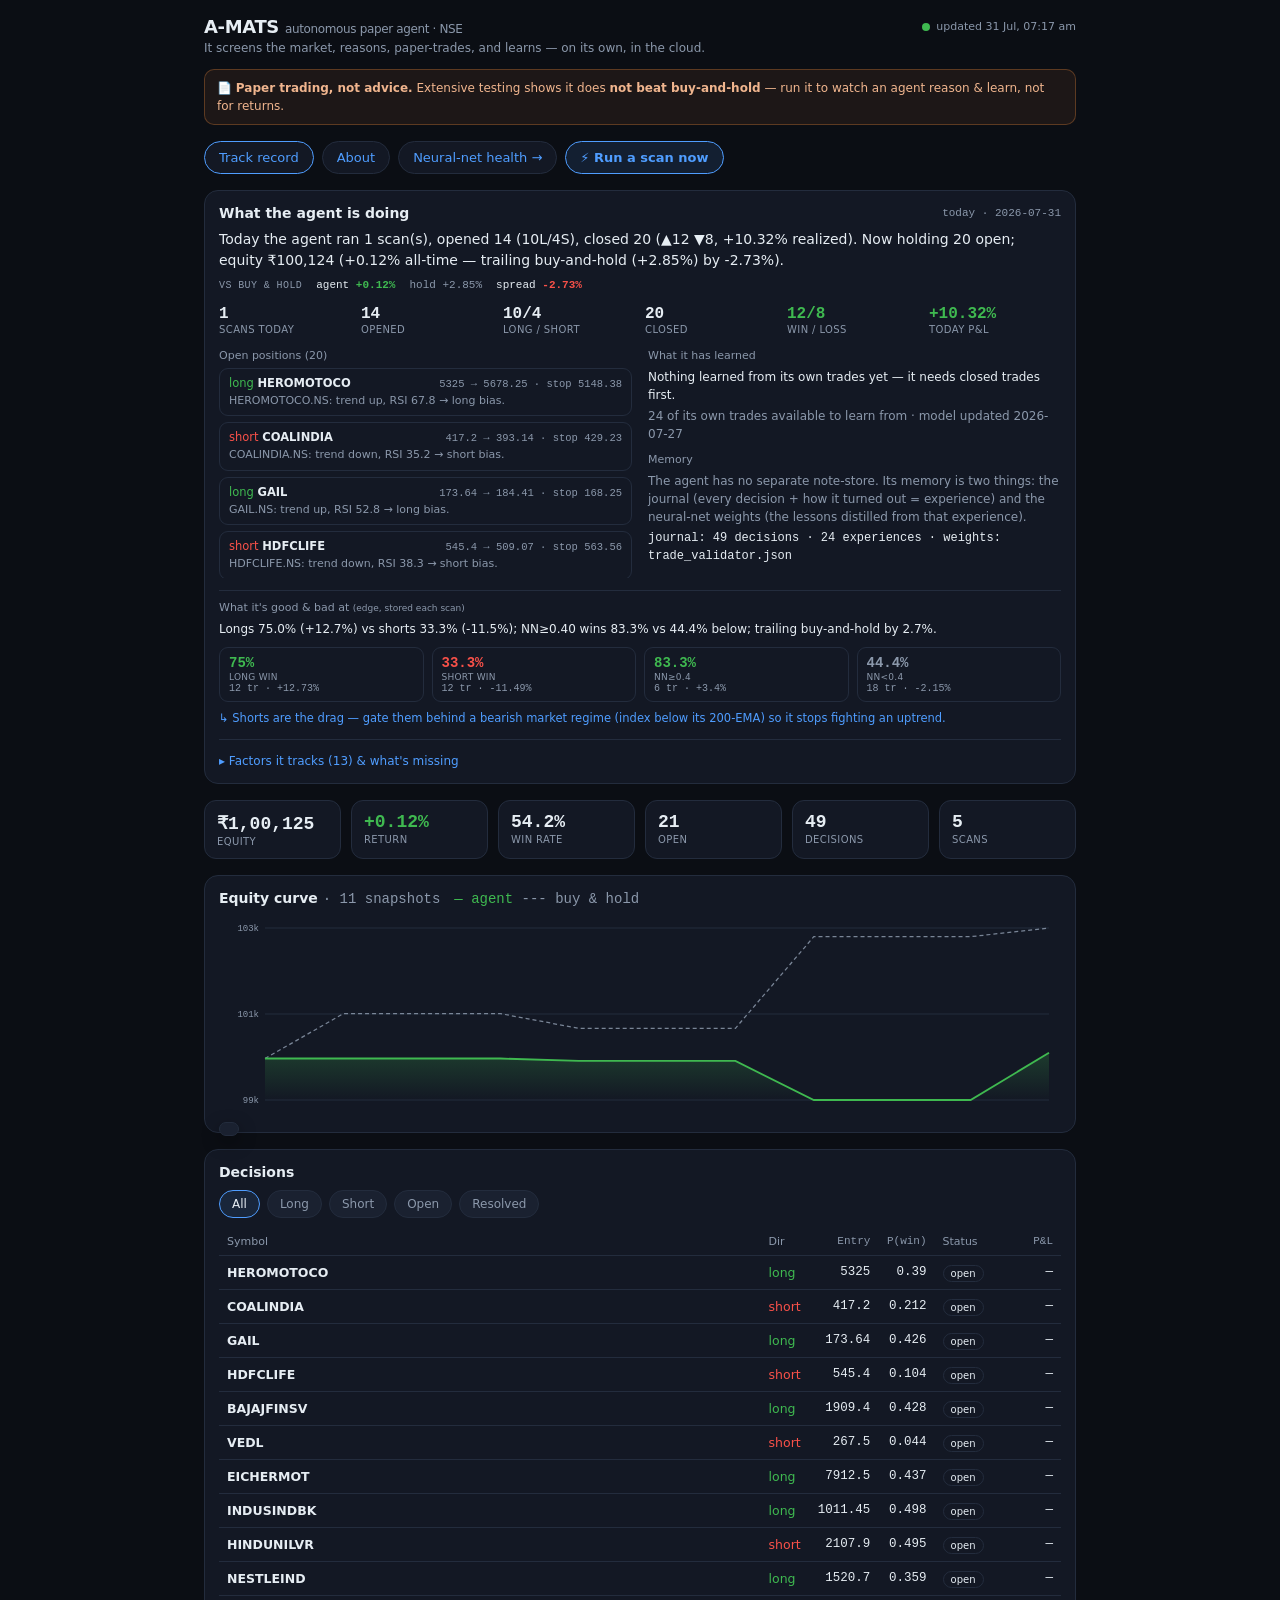
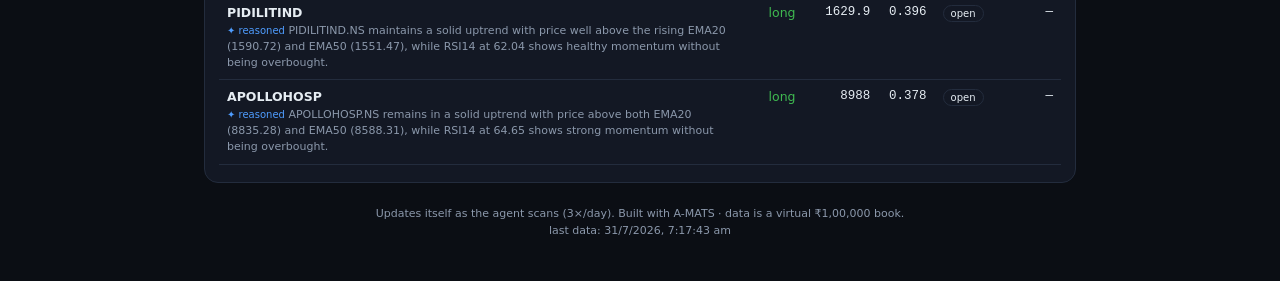
==== docs/index.html @ 279f0d57 "Persist the agent's insights + add an end-to-end flow diagram Until now the journal stored every dec" ====
<!doctype html>
<html lang="en">
<head>
<meta charset="utf-8" />
<meta name="viewport" content="width=device-width, initial-scale=1, viewport-fit=cover" />
<title>A-MATS · live autonomous trading agent</title>
<meta name="description" content="Live dashboard of an autonomous multi-agent that screens NSE stocks, reasons, paper-trades, and learns on its own — shown honestly against buy-and-hold." />
<meta name="theme-color" content="#0b0e14" />
<meta property="og:type" content="website" />
<meta property="og:site_name" content="A-MATS" />
<meta property="og:title" content="A-MATS — a live autonomous trading agent that learns (and stays honest)" />
<meta property="og:description" content="Screens the market, reasons, paper-trades, and learns on its own in the cloud. Shown against buy-and-hold. Paper trading, not advice." />
<meta property="og:url" content="https://leela1836.github.io/A-MATS/" />
<meta property="og:image" content="https://leela1836.github.io/A-MATS/og.png" />
<meta name="twitter:card" content="summary_large_image" />
<meta name="twitter:title" content="A-MATS — a live autonomous trading agent that learns (and stays honest)" />
<meta name="twitter:description" content="Screens, reasons, paper-trades, and learns on its own. Shown honestly against buy-and-hold." />
<meta name="twitter:image" content="https://leela1836.github.io/A-MATS/og.png" />
<style>
  :root{
    --bg:#0b0e14; --surface:#131824; --surface2:#1a2130; --border:#232c3d;
    --fg:#e6edf3; --muted:#8b98ab; --accent:#4f9dff; --green:#3fb950;
    --red:#f85149; --amber:#f0883e; --teal:#3fb9a0;
  }
  *{box-sizing:border-box}
  html,body{margin:0;background:var(--bg);color:var(--fg);overflow-x:hidden;
    font-family:-apple-system,BlinkMacSystemFont,"Segoe UI",Roboto,system-ui,sans-serif;
    -webkit-font-smoothing:antialiased}
  a{color:var(--accent);text-decoration:none}
  .wrap{max-width:900px;margin:0 auto;padding:16px 14px 40px}
  .mono{font-family:ui-monospace,SFMono-Regular,Menlo,Consolas,monospace}
  header{display:flex;align-items:center;justify-content:space-between;gap:8px;margin-bottom:4px;flex-wrap:wrap}
  .brand{font-weight:700;font-size:18px;letter-spacing:-.02em}
  .brand span{color:var(--muted);font-weight:400;font-size:12px;margin-left:6px}
  .live{display:flex;align-items:center;gap:6px;font-size:11px;color:var(--muted)}
  .dot{width:8px;height:8px;border-radius:50%;background:var(--green);
    box-shadow:0 0 0 0 rgba(63,185,80,.5);animation:pulse 2.4s infinite}
  @keyframes pulse{0%{box-shadow:0 0 0 0 rgba(63,185,80,.45)}70%{box-shadow:0 0 0 7px rgba(63,185,80,0)}100%{box-shadow:0 0 0 0 rgba(63,185,80,0)}}
  .sub{color:var(--muted);font-size:12px;margin:2px 0 14px}
  .note{background:rgba(240,136,62,.08);border:1px solid rgba(240,136,62,.3);
    color:#f0b58e;border-radius:10px;padding:9px 12px;font-size:12px;margin-bottom:16px;line-height:1.5}
  .nav{display:flex;gap:8px;margin-bottom:16px;flex-wrap:wrap}
  .nav a{background:var(--surface);border:1px solid var(--border);border-radius:999px;
    padding:8px 14px;font-size:13px;font-weight:500}
  .nav a.active{border-color:var(--accent);color:var(--accent)}
  .runbtn{background:rgba(79,157,255,.12);border:1px solid var(--accent);color:var(--accent);
    border-radius:999px;padding:8px 14px;font-size:13px;font-weight:600;cursor:pointer;font-family:inherit}
  .runbtn:active{transform:translateY(1px)}
  .tokpanel{background:var(--surface);border:1px solid var(--border);border-radius:12px;padding:13px;margin-bottom:16px;font-size:12.5px;line-height:1.55}
  .tokpanel ol{margin:8px 0;padding-left:20px;color:var(--muted)}
  .tokpanel input{width:100%;background:var(--surface2);border:1px solid var(--border);color:var(--fg);
    border-radius:8px;padding:9px;font-family:ui-monospace,monospace;font-size:12px;margin:8px 0}
  .tokpanel .row{display:flex;gap:8px;align-items:center;flex-wrap:wrap}
  .tokpanel button{background:var(--accent);color:#0b0e14;border:0;border-radius:8px;padding:9px 16px;font-weight:600;cursor:pointer}
  .toast{position:fixed;left:50%;bottom:22px;transform:translateX(-50%);background:var(--surface2);
    border:1px solid var(--border);border-radius:10px;padding:11px 16px;font-size:13px;z-index:50;
    box-shadow:0 8px 30px rgba(0,0,0,.5);max-width:90vw}
  .tiles{display:grid;grid-template-columns:repeat(auto-fit,minmax(96px,1fr));gap:10px;margin-bottom:16px}
  .tile{background:var(--surface);border:1px solid var(--border);border-radius:12px;padding:11px 12px;overflow:hidden}
  .tile .v{font-size:18px;font-weight:600}
  .tile .l{font-size:10px;color:var(--muted);margin-top:2px;text-transform:uppercase;letter-spacing:.04em}
  .card{background:var(--surface);border:1px solid var(--border);border-radius:14px;padding:14px;margin-bottom:16px}
  .card h2{margin:0 0 10px;font-size:14px;font-weight:600}
  .chart{position:relative;width:100%;height:200px;touch-action:none}
  .tt{position:absolute;pointer-events:none;background:var(--surface2);border:1px solid var(--border);
    border-radius:8px;padding:6px 9px;font-size:11px;z-index:5;box-shadow:0 6px 18px rgba(0,0,0,.4);white-space:nowrap}
  .chips{display:flex;gap:7px;flex-wrap:wrap;margin-bottom:10px}
  .chip{background:var(--surface2);border:1px solid var(--border);color:var(--muted);border-radius:999px;
    padding:6px 12px;font-size:12px;cursor:pointer;user-select:none}
  .chip.on{border-color:var(--accent);color:var(--fg);background:rgba(79,157,255,.1)}
  table{width:100%;border-collapse:collapse;font-size:12.5px}
  th{text-align:left;color:var(--muted);font-weight:500;padding:7px 8px;font-size:11px;
    position:sticky;top:0;background:var(--surface)}
  td{padding:9px 8px;border-top:1px solid var(--border);vertical-align:top}
  .sym{font-weight:600}
  .long{color:var(--green)} .short{color:var(--red)} .hold{color:var(--muted)}
  .pill{font-size:10px;padding:2px 7px;border-radius:999px;border:1px solid var(--border)}
  .win{color:var(--green);border-color:rgba(63,185,80,.4)} .loss{color:var(--red);border-color:rgba(248,81,73,.4)}
  .th{color:var(--muted);font-size:11px;margin-top:3px;line-height:1.45;max-width:520px}
  .llm{color:var(--accent);font-size:10px}
  footer{color:var(--muted);font-size:11px;text-align:center;margin-top:22px;line-height:1.6}
  .empty{color:var(--muted);text-align:center;padding:26px;font-size:13px}
  .summary .shead{display:flex;align-items:center;justify-content:space-between;margin-bottom:8px}
  .headline{font-size:14px;line-height:1.5;margin:0 0 12px;color:var(--fg)}
  .headline{overflow-wrap:anywhere}
  .vshold{display:flex;flex-wrap:wrap;align-items:center;gap:4px 14px;margin:-4px 0 14px;
    font-family:ui-monospace,monospace;font-size:11px}
  .vshold .k{color:var(--muted);text-transform:uppercase;letter-spacing:.04em;font-size:10px}
  .leg{display:flex;gap:12px;font-family:ui-monospace,monospace;font-size:10px;color:var(--muted);margin-bottom:6px}
  .leg .a{color:var(--green)} .leg b{font-weight:400}
  .stoday{display:grid;grid-template-columns:repeat(auto-fit,minmax(80px,1fr));gap:10px;margin-bottom:14px}
  .stoday>div{min-width:0}
  .stoday .v{font-size:16px;font-weight:600}
  .stoday .l{font-size:10px;color:var(--muted);text-transform:uppercase;letter-spacing:.04em;margin-top:1px}
  .sgrid{display:grid;grid-template-columns:1fr;gap:16px}
  .sgrid>div{min-width:0}
  @media(min-width:620px){.sgrid{grid-template-columns:1fr 1fr}}
  .slabel{font-size:11px;color:var(--muted);margin-bottom:6px}
  .sbody{font-size:12px;line-height:1.5;color:var(--fg);overflow-wrap:anywhere}
  .sbody .mut{color:var(--muted)}
  .sopen{display:flex;flex-direction:column;gap:6px;max-height:210px;overflow-y:auto;overflow-x:hidden}
  .pos{border:1px solid var(--border);border-radius:9px;padding:7px 9px;font-size:11.5px}
  .pos .top{display:flex;justify-content:space-between;gap:2px 10px;align-items:baseline;flex-wrap:wrap}
  .pos .plan{color:var(--muted);font-family:ui-monospace,monospace;font-size:10.5px;overflow-wrap:anywhere}
  .pos .th{color:var(--muted);margin-top:3px;line-height:1.4}
  .sinsights{border-top:1px solid var(--border);margin-top:12px;padding-top:10px}
  .edgegrid{display:grid;grid-template-columns:repeat(auto-fit,minmax(84px,1fr));gap:8px;margin-bottom:8px}
  .edge{border:1px solid var(--border);border-radius:9px;padding:7px 9px}
  .edge .w{font-family:ui-monospace,monospace;font-size:14px;font-weight:600}
  .edge .el{font-size:9px;color:var(--muted);text-transform:uppercase;letter-spacing:.03em;margin-top:1px}
  .edge .em{font-size:10px;color:var(--muted);font-family:ui-monospace,monospace;margin-top:1px}
  .issug{font-size:11.5px;color:var(--accent);line-height:1.45}
  .sfactors{border-top:1px solid var(--border);margin-top:12px;padding-top:10px}
  .flink{color:var(--accent);font-size:12px;cursor:pointer;user-select:none}
  .fchips{display:flex;flex-wrap:wrap;gap:6px;margin:8px 0}
  .fchip{font-size:10px;font-family:ui-monospace,monospace;color:var(--muted);
    border:1px solid var(--border);border-radius:5px;padding:2px 6px}
</style>
</head>
<body>
<div class="wrap">
  <header>
    <div class="brand">A-MATS<span>autonomous paper agent · NSE</span></div>
    <div class="live"><span class="dot"></span><span id="updated">connecting…</span></div>
  </header>
  <div class="sub">It screens the market, reasons, paper-trades, and learns — on its own, in the cloud.</div>
  <div class="note">📄 <b>Paper trading, not advice.</b> Extensive testing shows it does <b>not beat buy-and-hold</b> — run it to watch an agent reason &amp; learn, not for returns.</div>

  <div class="nav">
    <a class="active" href="./">Track record</a>
    <a href="./about.html">About</a>
    <a href="./nn.html">Neural-net health →</a>
    <button class="runbtn" onclick="runScan()">⚡ Run a scan now</button>
  </div>

  <div class="tokpanel" id="tokpanel" hidden>
    One-tap scans trigger the GitHub Action directly. That needs a token, kept
    <b>only in this browser</b> — never uploaded, never in the page.
    <ol>
      <li>GitHub → <b>Settings → Developer settings → Fine-grained tokens → Generate</b>.</li>
      <li>Repository access: <b>only A-MATS</b>. Permissions → <b>Actions: Read and write</b>.</li>
      <li>Paste it below (starts <span class="mono">github_pat_…</span>).</li>
    </ol>
    <input id="tokin" type="password" placeholder="github_pat_..." autocomplete="off" />
    <div class="row">
      <button onclick="saveTok()">Save &amp; enable</button>
      <a href="https://github.com/leela1836/A-MATS/actions/workflows/scan.yml" target="_blank" rel="noopener">…or just open the Actions page</a>
    </div>
  </div>

  <div class="card summary" id="summary" hidden>
    <div class="shead">
      <h2 style="margin:0">What the agent is doing</h2>
      <span class="mono" style="color:var(--muted);font-size:11px" id="sday"></span>
    </div>
    <p class="headline" id="headline"></p>
    <div class="vshold" id="vshold" hidden></div>
    <div class="stoday" id="stoday"></div>
    <div class="sgrid">
      <div>
        <div class="slabel">Open positions <span id="sopenct"></span></div>
        <div class="sopen" id="sopen"></div>
      </div>
      <div>
        <div class="slabel">What it has learned</div>
        <div class="sbody" id="slearn"></div>
        <div class="slabel" style="margin-top:10px">Memory</div>
        <div class="sbody" id="smem"></div>
      </div>
    </div>
    <div class="sinsights" id="sinsights" hidden>
      <div class="slabel">What it's good &amp; bad at <span style="font-size:9px;text-transform:none;letter-spacing:0">(edge, stored each scan)</span></div>
      <p class="sbody" id="insHead" style="margin:3px 0 9px"></p>
      <div class="edgegrid" id="edgegrid"></div>
      <div class="issug" id="insSug"></div>
    </div>
    <div class="sfactors">
      <span class="flink" id="ftoggle"></span>
      <div id="fbody" hidden></div>
    </div>
  </div>

  <div class="tiles" id="tiles"></div>

  <div class="card">
    <h2>Equity curve <span class="mono" style="color:var(--muted);font-weight:400" id="eqmeta"></span></h2>
    <div class="chart" id="chart"></div>
  </div>

  <div class="card">
    <h2>Decisions</h2>
    <div class="chips" id="chips"></div>
    <div style="max-height:60vh;overflow:auto">
      <table><thead><tr>
        <th>Symbol</th><th>Dir</th><th class="mono" style="text-align:right">Entry</th>
        <th class="mono" style="text-align:right">P(win)</th><th>Status</th><th class="mono" style="text-align:right">P&amp;L</th>
      </tr></thead><tbody id="rows"></tbody></table>
    </div>
  </div>

  <footer>
    Updates itself as the agent scans (3×/day). Built with A-MATS · data is a virtual ₹1,00,000 book.<br>
    <span id="stamp"></span>
  </footer>
</div>
<div class="toast" id="toast" hidden></div>

<script>
// ── trigger a scan (workflow_dispatch) ── token lives only in localStorage
const REPO='leela1836/A-MATS', WF='scan.yml', REF='master';
const ghTok=()=>localStorage.getItem('amats_ghtok')||'';
function toast(m){const t=document.getElementById('toast');t.textContent=m;t.hidden=false;
  clearTimeout(t._t);t._t=setTimeout(()=>t.hidden=true,4500);}
function saveTok(){const v=document.getElementById('tokin').value.trim();
  if(!v){toast('Paste a token first');return;}
  localStorage.setItem('amats_ghtok',v);document.getElementById('tokpanel').hidden=true;
  document.getElementById('tokin').value='';toast('Saved in this browser — tap Run a scan again');}
async function runScan(){
  if(!ghTok()){document.getElementById('tokpanel').hidden=false;
    document.getElementById('tokpanel').scrollIntoView({behavior:'smooth'});return;}
  toast('Queuing scan…');
  try{
    const r=await fetch(`https://api.github.com/repos/${REPO}/actions/workflows/${WF}/dispatches`,{
      method:'POST',headers:{'Authorization':'Bearer '+ghTok(),'Accept':'application/vnd.github+json',
        'X-GitHub-Api-Version':'2022-11-28'},body:JSON.stringify({ref:REF})});
    if(r.status===204){toast('✅ Scan queued — data refreshes in ~3 min');}
    else if(r.status===401||r.status===403){localStorage.removeItem('amats_ghtok');
      toast('⚠️ Token rejected — add it again');document.getElementById('tokpanel').hidden=false;}
    else toast('Could not queue (HTTP '+r.status+')');
  }catch(e){toast('Network error — check connection');}
}
</script>

<script>
const C={green:'#3fb950',red:'#f85149',muted:'#8b98ab',accent:'#4f9dff',border:'#232c3d',surface2:'#1a2130',fg:'#e6edf3'};
const inr=n=>'₹'+Math.round(n).toLocaleString('en-IN');
let FILTER='all', DATA=null;

function tiles(s,eq){
  const last=eq.length?eq[eq.length-1]:{equity:100000,return_percent:0};
  const ret=last.return_percent||0;
  const t=[
    ['Equity',inr(last.equity||100000),C.fg],
    ['Return',(ret>=0?'+':'')+ret.toFixed(2)+'%',ret>0?C.green:ret<0?C.red:C.fg],
    ['Win rate',s.win_rate_pct==null?'—':s.win_rate_pct+'%',C.fg],
    ['Open',s.open,C.fg],
    ['Decisions',s.decisions,C.fg],
    ['Scans',s.scans,C.fg],
  ];
  document.getElementById('tiles').innerHTML=t.map(([l,v,c])=>
    `<div class="tile"><div class="v mono" style="color:${c}">${v}</div><div class="l">${l}</div></div>`).join('');
}

function chart(eq){
  const el=document.getElementById('chart'); el.innerHTML='';
  if(eq.length<2){el.innerHTML='<div class="empty">No equity history yet — it fills in as trades resolve.</div>';return;}
  const W=el.clientWidth,H=el.clientHeight,P={t:10,r:12,b:18,l:46};
  const pts=eq.map((p,i)=>({i,v:p.equity,b:(typeof p.benchmark==='number'?p.benchmark:null),ts:p.ts}));
  const hasB=pts.some(p=>p.b!==null);
  const vals=pts.flatMap(p=>p.b!==null?[p.v,p.b]:[p.v]);
  const lo=Math.min(...vals),hi=Math.max(...vals),span=(hi-lo)||1;
  const x=i=>P.l+(i/(pts.length-1))*(W-P.l-P.r);
  const y=v=>P.t+(hi-v)/span*(H-P.t-P.b);
  const up=pts[pts.length-1].v>=pts[0].v, col=up?C.green:C.red;
  const d=pts.map((p,i)=>(i?'L':'M')+x(i).toFixed(1)+','+y(p.v).toFixed(1)).join(' ');
  const area=d+`L${x(pts.length-1).toFixed(1)},${(H-P.b).toFixed(1)}L${x(0).toFixed(1)},${(H-P.b).toFixed(1)}Z`;
  const bd=hasB?pts.map((p,i)=>(p.b===null?'':((i===0||pts[i-1].b===null?'M':'L')+x(i).toFixed(1)+','+y(p.b).toFixed(1)))).join(' ').trim():'';
  const grid=[hi,(hi+lo)/2,lo].map(v=>`<line x1="${P.l}" x2="${W-P.r}" y1="${y(v)}" y2="${y(v)}" stroke="${C.border}"/>
    <text x="${P.l-6}" y="${y(v)+3}" fill="${C.muted}" font-size="9" text-anchor="end" font-family="monospace">${(v/1000).toFixed(0)}k</text>`).join('');
  el.innerHTML=`<svg width="${W}" height="${H}" id="svg">
    <defs><linearGradient id="g" x1="0" y1="0" x2="0" y2="1">
      <stop offset="0" stop-color="${col}" stop-opacity=".22"/><stop offset="1" stop-color="${col}" stop-opacity="0"/></linearGradient></defs>
    ${grid}<path d="${area}" fill="url(#g)"/>
    ${bd?`<path d="${bd}" fill="none" stroke="${C.muted}" stroke-width="1.25" stroke-dasharray="4 3" opacity="0.85"/>`:''}
    <path d="${d}" fill="none" stroke="${col}" stroke-width="1.8"/>
    <g id="cross" style="display:none"><line stroke="${C.muted}" stroke-dasharray="3 3"/><circle r="3.5" fill="${col}" stroke="#131824" stroke-width="1.5"/></g></svg>`;
  const svg=el.querySelector('#svg'),cross=el.querySelector('#cross'),line=cross.querySelector('line'),dotc=cross.querySelector('circle');
  let tt=el.querySelector('.tt'); if(!tt){tt=document.createElement('div');tt.className='tt';el.appendChild(tt);}
  function move(ev){
    const r=svg.getBoundingClientRect();const cx=(ev.touches?ev.touches[0].clientX:ev.clientX)-r.left;
    let i=Math.round(((cx-P.l)/(W-P.l-P.r))*(pts.length-1));i=Math.max(0,Math.min(pts.length-1,i));
    const p=pts[i];cross.style.display='';line.setAttribute('x1',x(i));line.setAttribute('x2',x(i));
    line.setAttribute('y1',P.t);line.setAttribute('y2',H-P.b);dotc.setAttribute('cx',x(i));dotc.setAttribute('cy',y(p.v));
    tt.style.display='';tt.innerHTML=`<b>${inr(p.v)}</b>${p.b!==null?`<br><span style="color:${C.muted}">hold ${inr(p.b)}</span>`:''}<br><span style="color:${C.muted}">${(p.ts||'').slice(0,10)}</span>`;
    tt.style.left=Math.min(Math.max(x(i)-tt.offsetWidth/2,2),W-tt.offsetWidth-2)+'px';tt.style.top='6px';
  }
  svg.addEventListener('pointermove',move);svg.addEventListener('touchmove',move,{passive:true});
  svg.addEventListener('pointerleave',()=>{cross.style.display='none';tt.style.display='none'});
}

function chips(){
  const f=[['all','All'],['long','Long'],['short','Short'],['open','Open'],['closed','Resolved']];
  document.getElementById('chips').innerHTML=f.map(([k,l])=>
    `<span class="chip ${FILTER===k?'on':''}" data-f="${k}">${l}</span>`).join('');
  document.querySelectorAll('.chip').forEach(c=>c.onclick=()=>{FILTER=c.dataset.f;chips();rows();});
}

function rows(){
  const ds=(DATA.decisions||[]).filter(d=>{
    if(FILTER==='all')return true;
    if(FILTER==='open')return d.status==='open';
    if(FILTER==='closed')return d.status==='closed'&&d.direction!=='hold';
    return d.direction===FILTER;});
  const body=document.getElementById('rows');
  if(!ds.length){body.innerHTML='<tr><td colspan="6" class="empty">No decisions match.</td></tr>';return;}
  body.innerHTML=ds.map(d=>{
    const st=d.status==='closed'&&d.outcome&&d.outcome!=='flat'
      ? `<span class="pill ${d.outcome}">${d.outcome}</span>` : `<span class="pill">${d.status}</span>`;
    const pnl=d.pnl_pct==null?'—':`<span class="${d.pnl_pct>0?'long':d.pnl_pct<0?'short':'hold'}">${d.pnl_pct>0?'+':''}${d.pnl_pct}</span>`;
    const th=(d.source==='llm'&&d.thesis)?`<div class="th"><span class="llm">✦ reasoned</span> ${d.thesis}</div>`:'';
    return `<tr><td><span class="sym">${d.symbol.replace('.NS','')}</span>${th}</td>
      <td class="${d.direction}">${d.direction}</td>
      <td class="mono" style="text-align:right">${d.entry_price??'—'}</td>
      <td class="mono" style="text-align:right">${d.nn_score??'—'}</td>
      <td>${st}</td><td class="mono" style="text-align:right">${pnl}</td></tr>`;}).join('');
}

function esc(x){return (x==null?'':String(x)).replace(/[&<>]/g,c=>({'&':'&amp;','<':'&lt;','>':'&gt;'}[c]));}
function summaryPanel(s){
  const el=document.getElementById('summary'); if(!s){el.hidden=true;return;} el.hidden=false;
  const t=s.today, p=s.portfolio||{}, L=s.learning||{}, M=s.memory||{}, F=s.factors||{};
  document.getElementById('sday').textContent='today · '+(t.date||'');
  document.getElementById('headline').textContent=s.headline||'';
  const B=s.benchmark||{}, vh=document.getElementById('vshold');
  if(B.return_percent!=null){
    const ar=p.return_percent, sp=B.spread_pct;
    const g=v=>v>=0?C.green:C.red, sgn=v=>(v>=0?'+':'')+v.toFixed(2)+'%';
    vh.hidden=false;
    vh.innerHTML=`<span class="k">vs buy &amp; hold</span>`
      +(ar!=null?`<span>agent <b style="color:${g(ar)}">${sgn(ar)}</b></span>`:'')
      +`<span style="color:${C.muted}">hold ${sgn(B.return_percent)}</span>`
      +(sp!=null?`<span>spread <b style="color:${g(sp)}">${sgn(sp)}</b></span>`:'');
  } else vh.hidden=true;
  const pnlCol=t.realized_pnl_pct==null?C.fg:t.realized_pnl_pct>=0?C.green:C.red;
  const wl=t.wins>t.losses?C.green:t.losses>t.wins?C.red:C.fg;
  const cells=[
    ['scans today',t.scans,C.fg],['opened',t.opened,C.fg],
    ['long / short',t.longs+'/'+t.shorts,C.fg],['closed',t.closed,C.fg],
    ['win / loss',t.wins+'/'+t.losses,wl],
    ['today P&L',t.realized_pnl_pct==null?'—':(t.realized_pnl_pct>=0?'+':'')+t.realized_pnl_pct+'%',pnlCol],
  ];
  document.getElementById('stoday').innerHTML=cells.map(([l,v,c])=>
    `<div><div class="v mono" style="color:${c}">${v}</div><div class="l">${l}</div></div>`).join('');

  document.getElementById('sopenct').textContent='('+(s.open_positions||[]).length+')';
  const op=s.open_positions||[];
  document.getElementById('sopen').innerHTML=op.length?op.map(x=>{
    const dc=x.direction==='long'?'long':'short';
    return `<div class="pos"><div class="top">
      <span><span class="${dc}">${esc(x.direction)}</span> <b class="sym">${esc((x.symbol||'').replace('.NS',''))}</b>${x.reasoned?' <span class="llm">✦</span>':''}</span>
      <span class="plan">${x.entry??'—'} → ${x.target??'—'} · stop ${x.stop??'—'}</span></div>
      ${x.thesis?`<div class="th">${esc(x.thesis)}</div>`:''}</div>`;
  }).join(''):'<div class="mut" style="font-size:12px;color:var(--muted)">Flat — no open positions right now.</div>';

  const last=L.last, mdl=L.model||{};
  document.getElementById('slearn').innerHTML=(last
    ? `Last retrain: <span class="mono">${esc(last.note)}</span>${last.oos_auc!=null?` · OOS AUC <span class="mono">${last.oos_auc}</span>`:''}`
    : 'Nothing learned from its own trades yet — it needs closed trades first.')
    +`<div class="mut" style="margin-top:3px">${L.experience_available||0} of its own trades available to learn from · model ${mdl.available?('updated '+(mdl.updated_at||'').slice(0,10)):'not built'}</div>`;
  document.getElementById('smem').innerHTML=
    `<span class="mut">${esc(M.what_it_is||'')}</span>`
    +`<div class="mono" style="margin-top:3px">journal: ${M.journal_decisions_total||0} decisions · ${M.journal_experiences||0} experiences · weights: ${esc(M.model_path||'')}</div>`;

  // insights — what it's good & bad at (persisted each scan)
  const I=s.insights, si=document.getElementById('sinsights');
  if(I && I.overall && I.overall.resolved>0){
    si.hidden=false;
    document.getElementById('insHead').textContent=I.headline||'';
    const g=v=>v>=0?C.green:C.red;
    const edge=(lab,b,col)=>{
      const wr=b.win_rate==null?'—':b.win_rate+'%';
      const net=b.net_pct==null?'':` · ${b.net_pct>=0?'+':''}${b.net_pct}%`;
      return `<div class="edge"><div class="w" style="color:${col}">${wr}</div>`
        +`<div class="el">${lab}</div><div class="em">${b.trades} tr${net}</div></div>`;
    };
    const th=I.nn_gate.threshold;
    document.getElementById('edgegrid').innerHTML=
      edge('long win',I.by_direction.long,C.green)
      +edge('short win',I.by_direction.short,C.red)
      +edge('NN≥'+th,I.nn_gate.hi,C.green)
      +edge('NN&lt;'+th,I.nn_gate.lo,C.muted);
    document.getElementById('insSug').textContent=I.suggestion?('↳ '+I.suggestion):'';
  } else si.hidden=true;

  const ft=document.getElementById('ftoggle'), fb=document.getElementById('fbody'), tracked=F.tracked||[];
  const setTog=()=>ft.textContent=(fb.hidden?'▸':'▾')+` Factors it tracks (${tracked.length}) & what's missing`;
  fb.innerHTML=`<div class="fchips">${tracked.map(f=>`<span class="fchip">${esc(f)}</span>`).join('')}</div><div class="mut" style="font-size:11.5px;line-height:1.45">${esc(F.note||'')}</div>`;
  setTog(); ft.onclick=()=>{fb.hidden=!fb.hidden;setTog();};
}

function render(){
  summaryPanel(DATA.summary);
  tiles(DATA.stats,DATA.equity);
  const hasB=(DATA.equity||[]).some(p=>typeof p.benchmark==='number');
  document.getElementById('eqmeta').innerHTML=(DATA.equity.length?`· ${DATA.equity.length} snapshots`:'')
    +(hasB?`　<span style="color:var(--green)">— agent</span> <span style="color:var(--muted)">--- buy &amp; hold</span>`:'');
  chart(DATA.equity);chips();rows();
  const g=new Date(DATA.generated_at);
  document.getElementById('updated').textContent='updated '+g.toLocaleString('en-IN',{hour:'2-digit',minute:'2-digit',day:'numeric',month:'short'});
  document.getElementById('stamp').textContent='last data: '+g.toLocaleString('en-IN');
}

async function load(){
  try{
    const r=await fetch('data.json?t='+Date.now(),{cache:'no-store'});
    DATA=await r.json();render();
  }catch(e){document.getElementById('updated').textContent='no data yet';
    document.getElementById('tiles').innerHTML='<div class="empty" style="grid-column:1/-1">Waiting for the first scan to publish data…</div>';}
}
load();
setInterval(load,60000);
document.addEventListener('visibilitychange',()=>{if(!document.hidden)load()});
window.addEventListener('resize',()=>{if(DATA)chart(DATA.equity)});
</script>
</body>
</html>
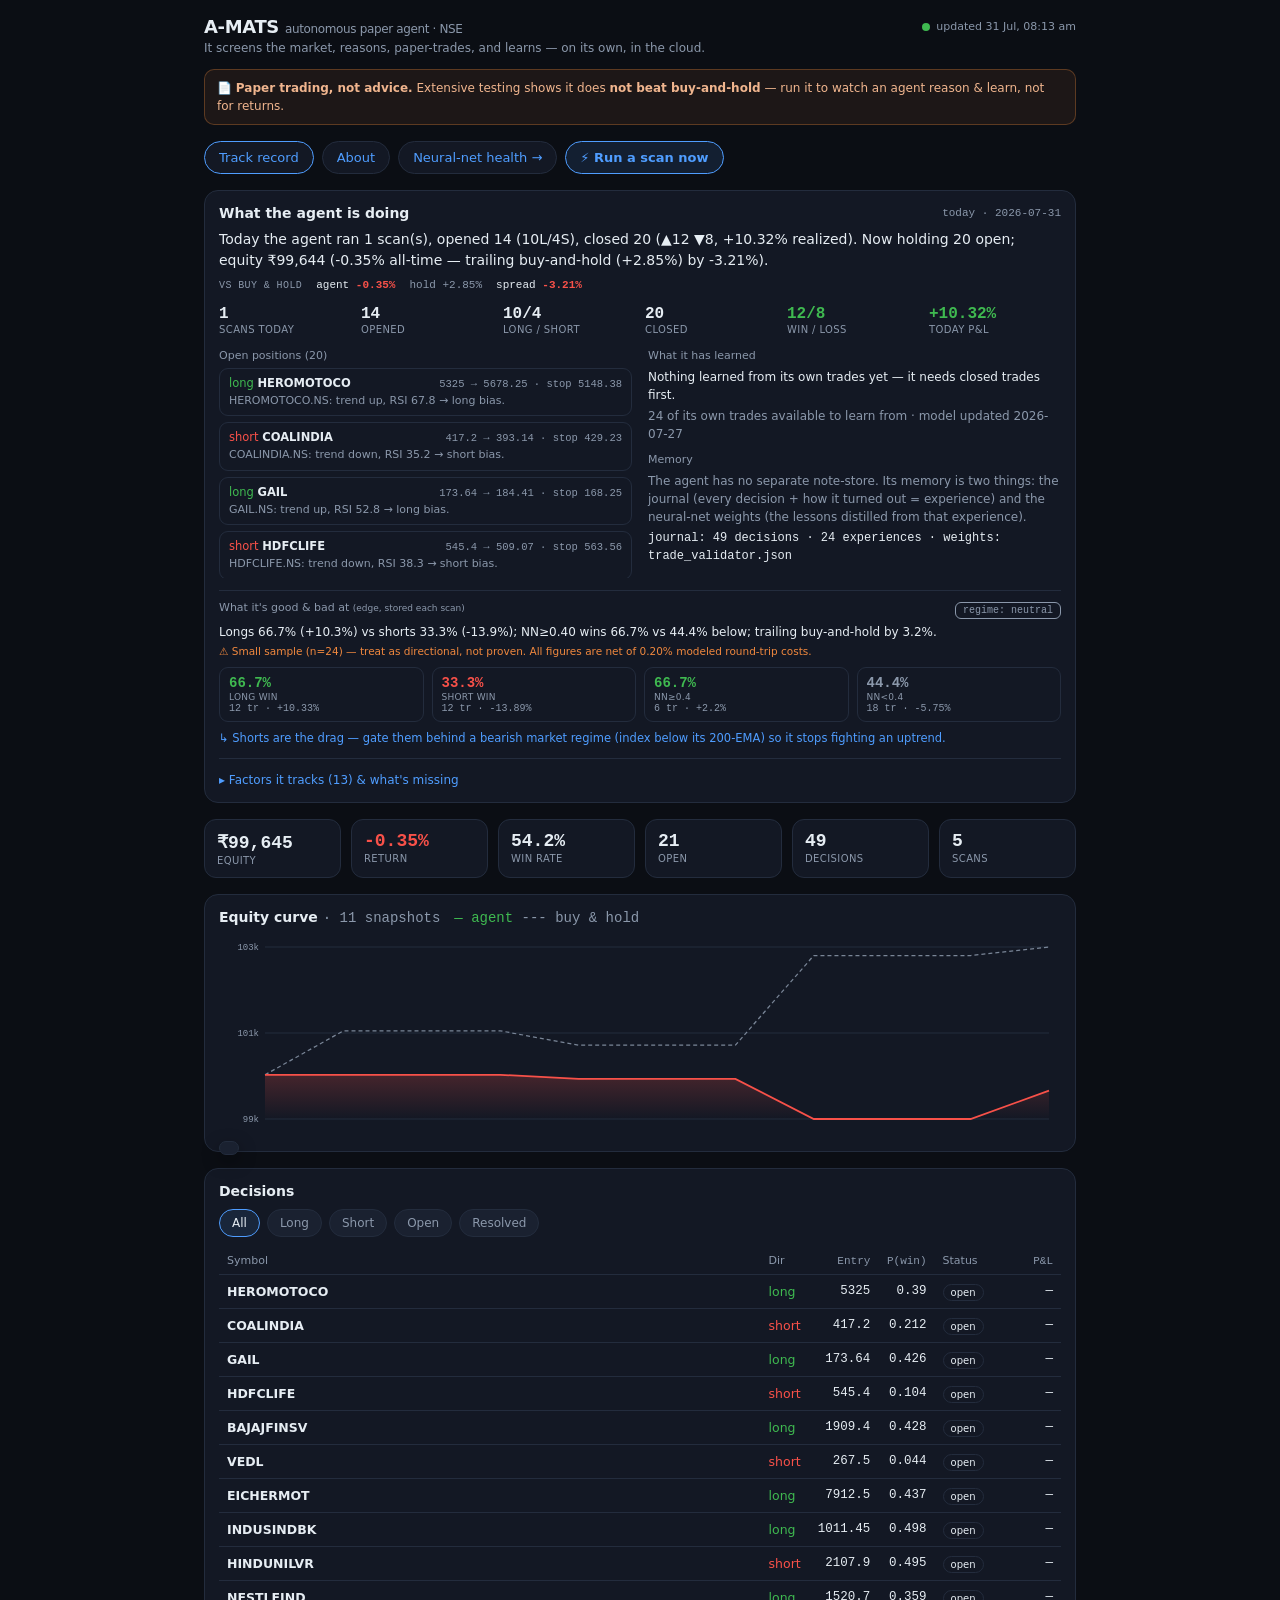
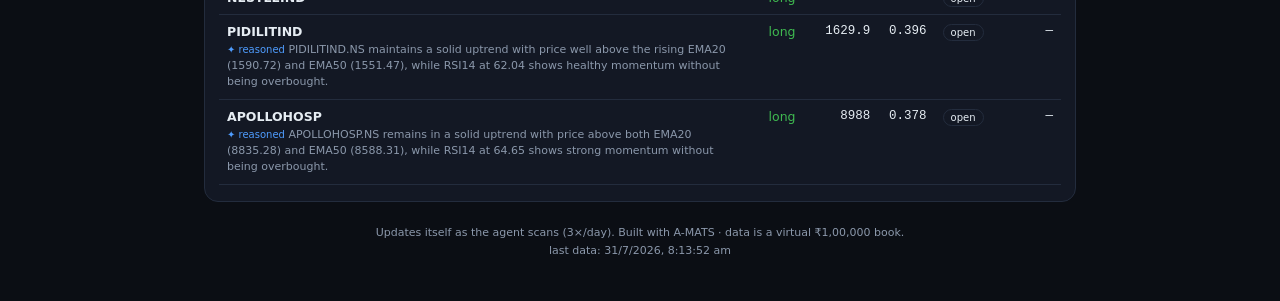
==== commit f59935c3: "Act on insights (regime-gated shorts) + honest costs & sample caveats Two upgrades that make the age" ====
--- a/docs/index.html
+++ b/docs/index.html
@@ -104,6 +104,10 @@
   .pos .plan{color:var(--muted);font-family:ui-monospace,monospace;font-size:10.5px;overflow-wrap:anywhere}
   .pos .th{color:var(--muted);margin-top:3px;line-height:1.4}
   .sinsights{border-top:1px solid var(--border);margin-top:12px;padding-top:10px}
+  .inshead{display:flex;align-items:center;justify-content:space-between;gap:8px;flex-wrap:wrap}
+  .regchip{font-family:ui-monospace,monospace;font-size:10px;border:1px solid var(--muted);
+    border-radius:6px;padding:2px 7px;color:var(--muted);white-space:nowrap}
+  .inscaveat{font-size:10.5px;line-height:1.4;margin:0 0 8px;color:var(--amber)}
   .edgegrid{display:grid;grid-template-columns:repeat(auto-fit,minmax(84px,1fr));gap:8px;margin-bottom:8px}
   .edge{border:1px solid var(--border);border-radius:9px;padding:7px 9px}
   .edge .w{font-family:ui-monospace,monospace;font-size:14px;font-weight:600}
@@ -169,8 +173,12 @@
       </div>
     </div>
     <div class="sinsights" id="sinsights" hidden>
-      <div class="slabel">What it's good &amp; bad at <span style="font-size:9px;text-transform:none;letter-spacing:0">(edge, stored each scan)</span></div>
-      <p class="sbody" id="insHead" style="margin:3px 0 9px"></p>
+      <div class="inshead">
+        <div class="slabel">What it's good &amp; bad at <span style="font-size:9px;text-transform:none;letter-spacing:0">(edge, stored each scan)</span></div>
+        <span class="regchip" id="insRegime"></span>
+      </div>
+      <p class="sbody" id="insHead" style="margin:3px 0 3px"></p>
+      <p class="inscaveat" id="insCaveat"></p>
       <div class="edgegrid" id="edgegrid"></div>
       <div class="issug" id="insSug"></div>
     </div>
@@ -362,10 +370,19 @@
     +`<div class="mono" style="margin-top:3px">journal: ${M.journal_decisions_total||0} decisions · ${M.journal_experiences||0} experiences · weights: ${esc(M.model_path||'')}</div>`;
 
   // insights — what it's good & bad at (persisted each scan)
-  const I=s.insights, si=document.getElementById('sinsights');
+  const I=s.insights, si=document.getElementById('sinsights'), RG=s.regime;
   if(I && I.overall && I.overall.resolved>0){
     si.hidden=false;
+    const rc=document.getElementById('insRegime');
+    if(RG && RG.regime){
+      const col=RG.regime==='bull'?C.green:RG.regime==='bear'?C.red:C.muted;
+      rc.textContent='regime: '+RG.regime+(RG.regime==='bull'?' · shorts gated':'');
+      rc.style.color=col; rc.style.borderColor=col; rc.title=RG.note||'';
+    } else rc.textContent='';
     document.getElementById('insHead').textContent=I.headline||'';
+    const cav=document.getElementById('insCaveat');
+    cav.textContent=I.caveat?('⚠ '+I.caveat):'';
+    cav.style.color=I.significant?C.muted:'#f0883e';
     const g=v=>v>=0?C.green:C.red;
     const edge=(lab,b,col)=>{
       const wr=b.win_rate==null?'—':b.win_rate+'%';
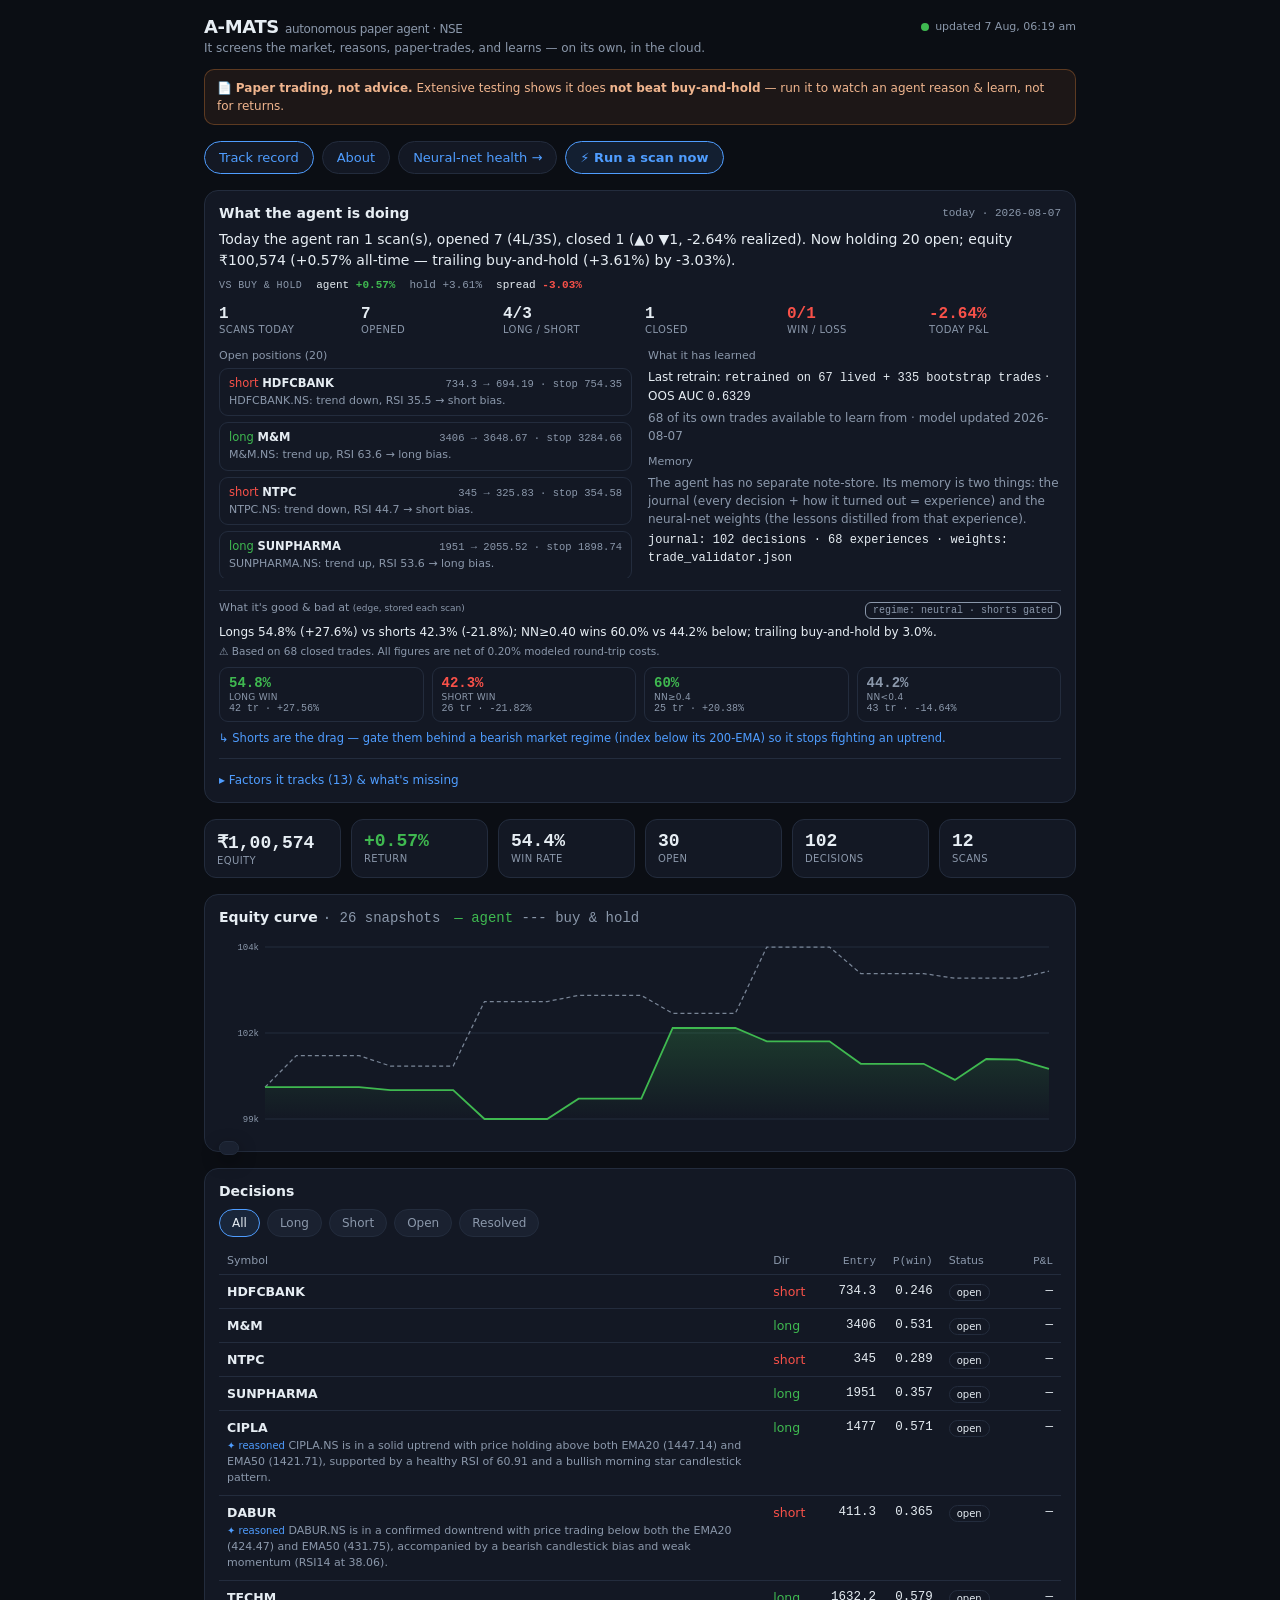
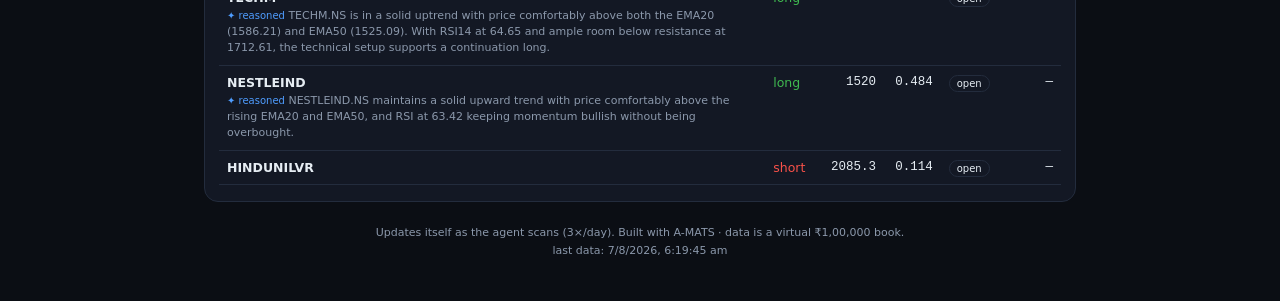
==== commit 464c6580: "Tighten the short gate: shorts only in a confirmed bear regime A week of live data showed shorts ble" ====
--- a/docs/index.html
+++ b/docs/index.html
@@ -376,7 +376,7 @@
     const rc=document.getElementById('insRegime');
     if(RG && RG.regime){
       const col=RG.regime==='bull'?C.green:RG.regime==='bear'?C.red:C.muted;
-      rc.textContent='regime: '+RG.regime+(RG.regime==='bull'?' · shorts gated':'');
+      rc.textContent='regime: '+RG.regime+(RG.regime!=='bear'?' · shorts gated':'');
       rc.style.color=col; rc.style.borderColor=col; rc.title=RG.note||'';
     } else rc.textContent='';
     document.getElementById('insHead').textContent=I.headline||'';
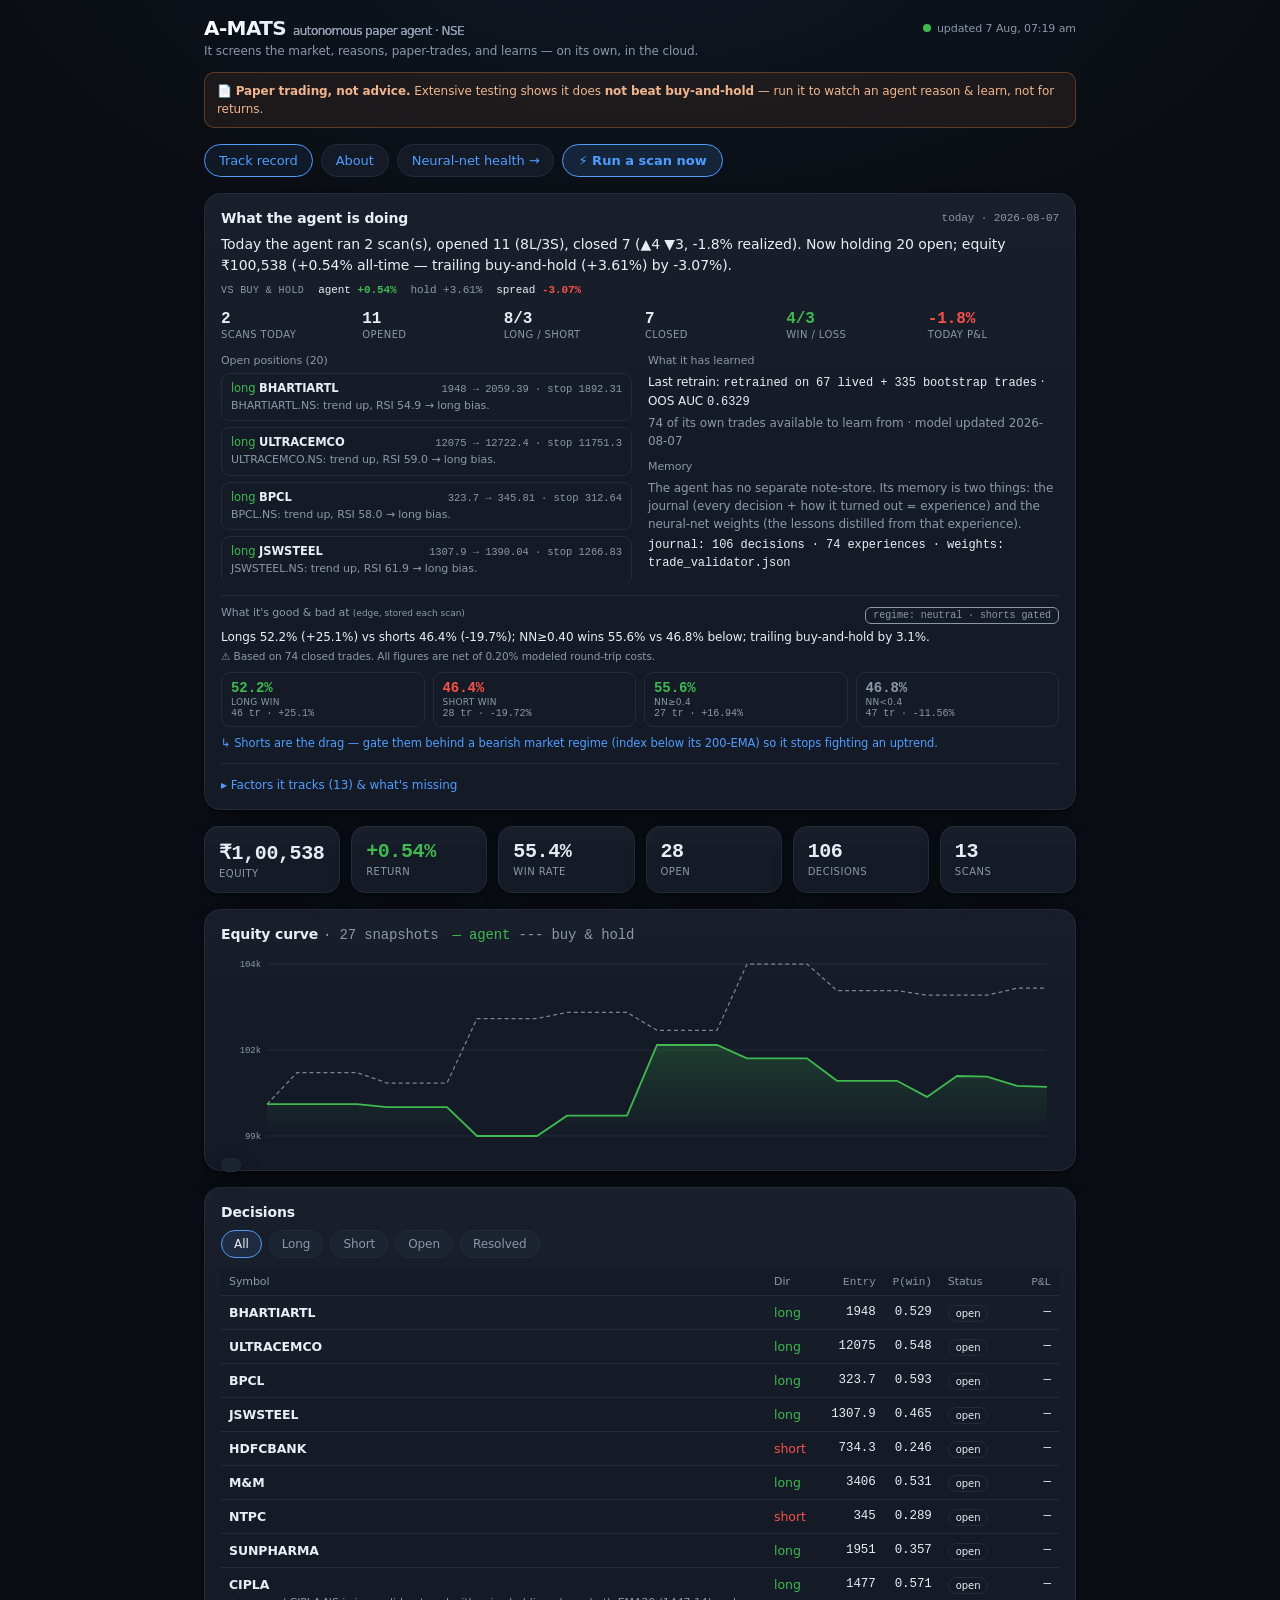
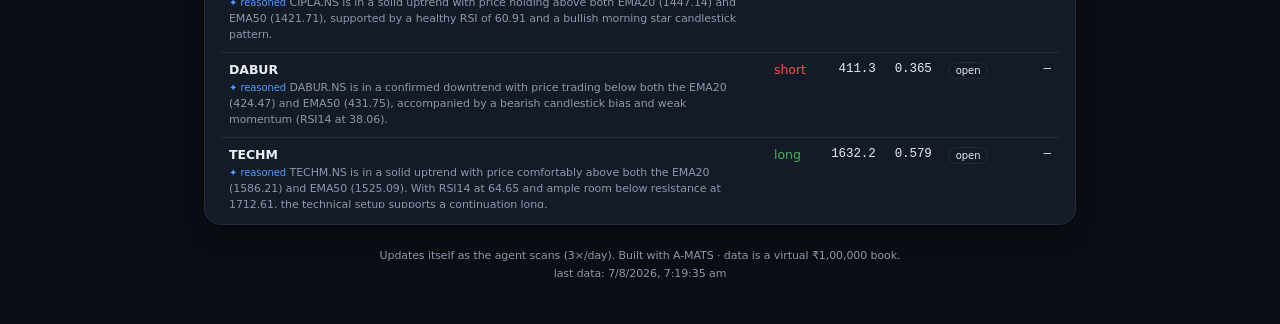
==== commit dea880f9: "Visual refresh: depth, hierarchy, cohesive dark palette Applies modern dark-fintech dashboard techni" ====
--- a/docs/index.html
+++ b/docs/index.html
@@ -18,20 +18,26 @@
 <meta name="twitter:image" content="https://leela1836.github.io/A-MATS/og.png" />
 <style>
   :root{
-    --bg:#0b0e14; --surface:#131824; --surface2:#1a2130; --border:#232c3d;
-    --fg:#e6edf3; --muted:#8b98ab; --accent:#4f9dff; --green:#3fb950;
-    --red:#f85149; --amber:#f0883e; --teal:#3fb9a0;
+    --bg:#0a0d13; --surface:#141a26; --surface2:#1b2230; --border:#232c3d;
+    --border2:#2e3a54; --fg:#e9eef5; --muted:#8b98ab; --accent:#4f9dff;
+    --green:#3fb950; --red:#f85149; --amber:#f0883e; --teal:#3fb9a0;
+    --shadow:0 1px 2px rgba(0,0,0,.35), 0 12px 28px -14px rgba(0,0,0,.7);
+    --sheen:linear-gradient(180deg, rgba(255,255,255,.025), rgba(255,255,255,0) 40%);
   }
   *{box-sizing:border-box}
-  html,body{margin:0;background:var(--bg);color:var(--fg);overflow-x:hidden;
+  html,body{margin:0;color:var(--fg);overflow-x:hidden;letter-spacing:-.005em;
+    background:radial-gradient(1100px 560px at 50% -8%, rgba(79,157,255,.07), transparent 62%), var(--bg);
+    background-attachment:fixed;
     font-family:-apple-system,BlinkMacSystemFont,"Segoe UI",Roboto,system-ui,sans-serif;
     -webkit-font-smoothing:antialiased}
   a{color:var(--accent);text-decoration:none}
   .wrap{max-width:900px;margin:0 auto;padding:16px 14px 40px}
   .mono{font-family:ui-monospace,SFMono-Regular,Menlo,Consolas,monospace}
   header{display:flex;align-items:center;justify-content:space-between;gap:8px;margin-bottom:4px;flex-wrap:wrap}
-  .brand{font-weight:700;font-size:18px;letter-spacing:-.02em}
-  .brand span{color:var(--muted);font-weight:400;font-size:12px;margin-left:6px}
+  .brand{font-weight:800;font-size:20px;letter-spacing:-.03em;
+    background:linear-gradient(92deg,#ffffff,#a9c1e6);-webkit-background-clip:text;background-clip:text;
+    -webkit-text-fill-color:transparent}
+  .brand span{color:var(--muted);font-weight:400;font-size:12px;margin-left:7px;-webkit-text-fill-color:var(--muted)}
   .live{display:flex;align-items:center;gap:6px;font-size:11px;color:var(--muted)}
   .dot{width:8px;height:8px;border-radius:50%;background:var(--green);
     box-shadow:0 0 0 0 rgba(63,185,80,.5);animation:pulse 2.4s infinite}
@@ -41,10 +47,13 @@
     color:#f0b58e;border-radius:10px;padding:9px 12px;font-size:12px;margin-bottom:16px;line-height:1.5}
   .nav{display:flex;gap:8px;margin-bottom:16px;flex-wrap:wrap}
   .nav a{background:var(--surface);border:1px solid var(--border);border-radius:999px;
-    padding:8px 14px;font-size:13px;font-weight:500}
-  .nav a.active{border-color:var(--accent);color:var(--accent)}
-  .runbtn{background:rgba(79,157,255,.12);border:1px solid var(--accent);color:var(--accent);
-    border-radius:999px;padding:8px 14px;font-size:13px;font-weight:600;cursor:pointer;font-family:inherit}
+    padding:8px 14px;font-size:13px;font-weight:500;transition:border-color .15s, color .15s, background .15s}
+  .nav a:hover{border-color:var(--border2);color:var(--fg)}
+  .nav a.active{border-color:var(--accent);color:var(--accent);background:rgba(79,157,255,.08)}
+  .runbtn{background:rgba(79,157,255,.14);border:1px solid var(--accent);color:var(--accent);
+    border-radius:999px;padding:8px 15px;font-size:13px;font-weight:600;cursor:pointer;font-family:inherit;
+    transition:background .15s, transform .1s}
+  .runbtn:hover{background:rgba(79,157,255,.22)}
   .runbtn:active{transform:translateY(1px)}
   .tokpanel{background:var(--surface);border:1px solid var(--border);border-radius:12px;padding:13px;margin-bottom:16px;font-size:12.5px;line-height:1.55}
   .tokpanel ol{margin:8px 0;padding-left:20px;color:var(--muted)}
@@ -55,12 +64,17 @@
   .toast{position:fixed;left:50%;bottom:22px;transform:translateX(-50%);background:var(--surface2);
     border:1px solid var(--border);border-radius:10px;padding:11px 16px;font-size:13px;z-index:50;
     box-shadow:0 8px 30px rgba(0,0,0,.5);max-width:90vw}
-  .tiles{display:grid;grid-template-columns:repeat(auto-fit,minmax(96px,1fr));gap:10px;margin-bottom:16px}
-  .tile{background:var(--surface);border:1px solid var(--border);border-radius:12px;padding:11px 12px;overflow:hidden}
-  .tile .v{font-size:18px;font-weight:600}
-  .tile .l{font-size:10px;color:var(--muted);margin-top:2px;text-transform:uppercase;letter-spacing:.04em}
-  .card{background:var(--surface);border:1px solid var(--border);border-radius:14px;padding:14px;margin-bottom:16px}
-  .card h2{margin:0 0 10px;font-size:14px;font-weight:600}
+  .tiles{display:grid;grid-template-columns:repeat(auto-fit,minmax(98px,1fr));gap:11px;margin-bottom:16px}
+  .tile{background-image:var(--sheen);background-color:var(--surface);border:1px solid var(--border);
+    border-radius:14px;padding:13px 14px;overflow:hidden;box-shadow:var(--shadow);
+    transition:transform .16s ease, border-color .16s ease}
+  .tile:hover{transform:translateY(-2px);border-color:var(--border2)}
+  .tile .v{font-size:20px;font-weight:700;letter-spacing:-.02em}
+  .tile .l{font-size:10px;color:var(--muted);margin-top:3px;text-transform:uppercase;letter-spacing:.05em}
+  .card{background-image:var(--sheen);background-color:var(--surface);border:1px solid var(--border);
+    border-radius:16px;padding:16px;margin-bottom:16px;box-shadow:var(--shadow);transition:border-color .2s ease}
+  .card:hover{border-color:var(--border2)}
+  .card h2{margin:0 0 10px;font-size:14px;font-weight:600;letter-spacing:-.01em}
   .chart{position:relative;width:100%;height:200px;touch-action:none}
   .tt{position:absolute;pointer-events:none;background:var(--surface2);border:1px solid var(--border);
     border-radius:8px;padding:6px 9px;font-size:11px;z-index:5;box-shadow:0 6px 18px rgba(0,0,0,.4);white-space:nowrap}
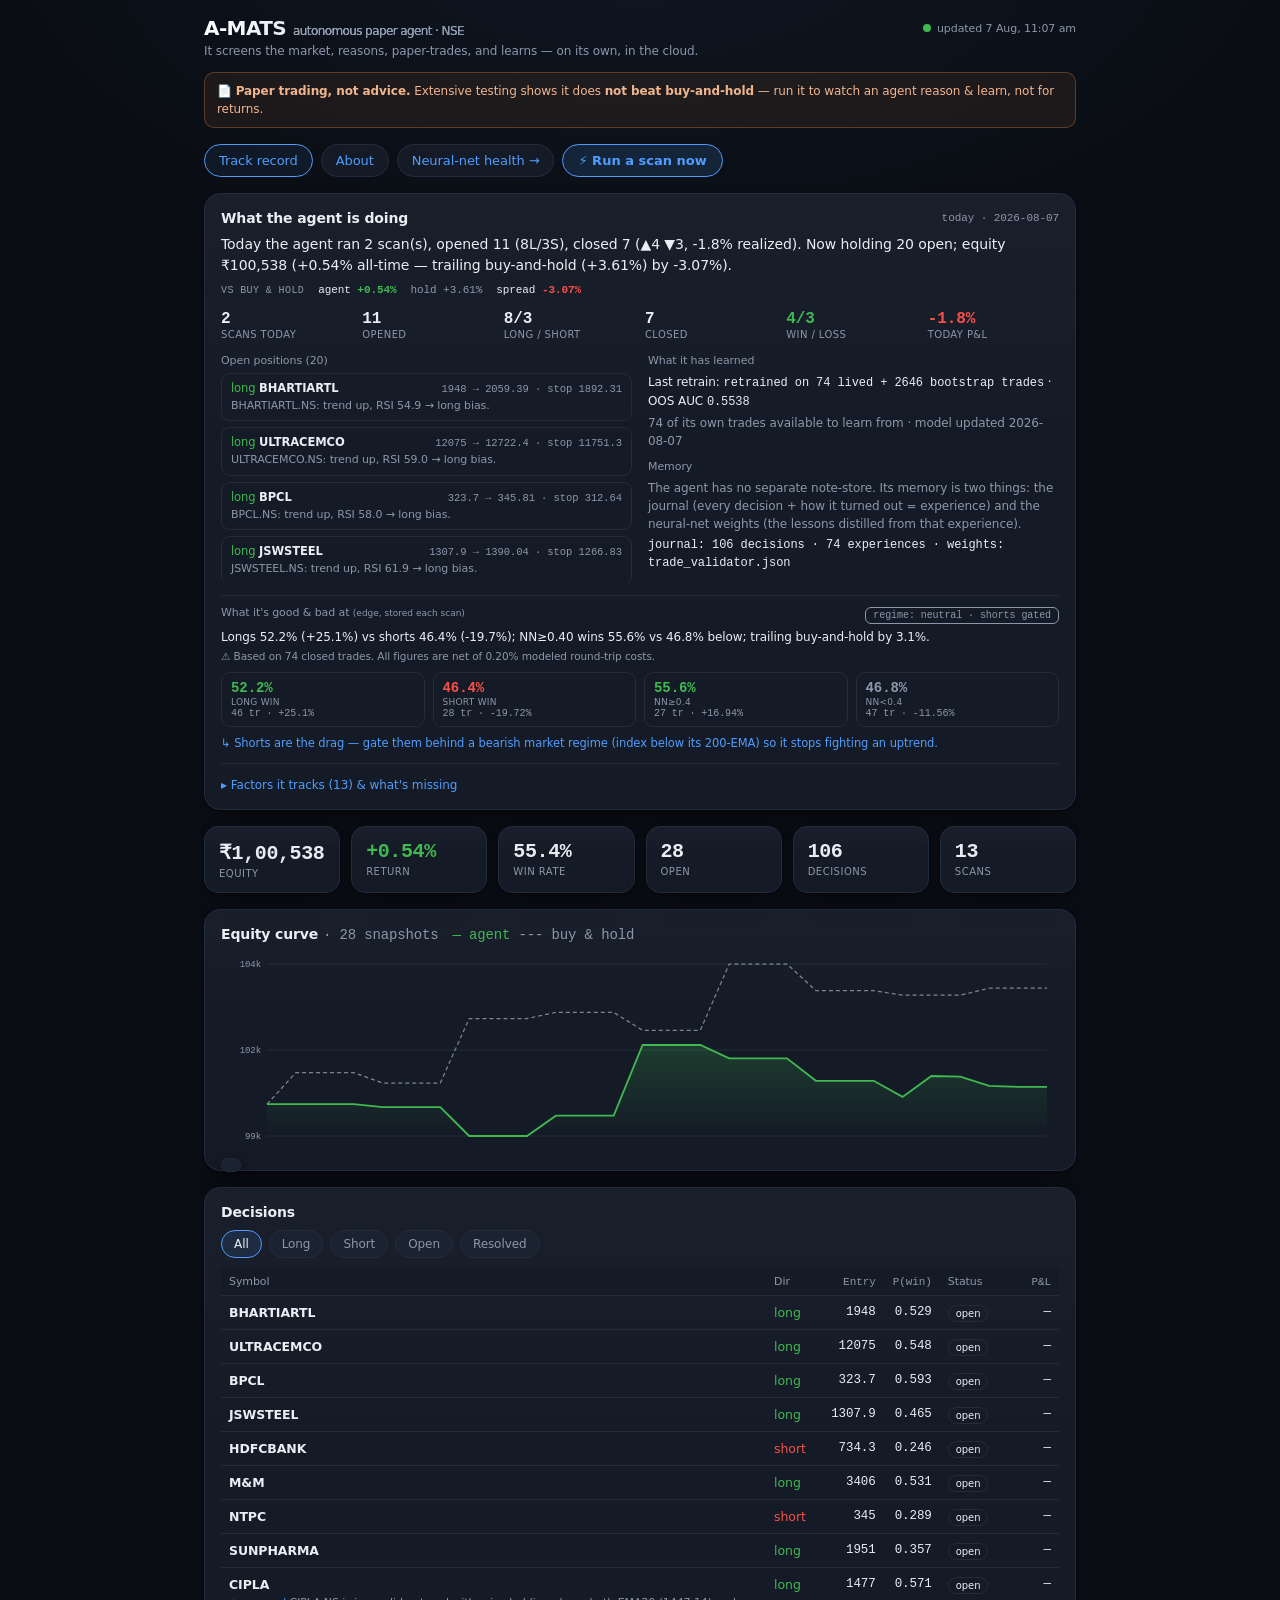
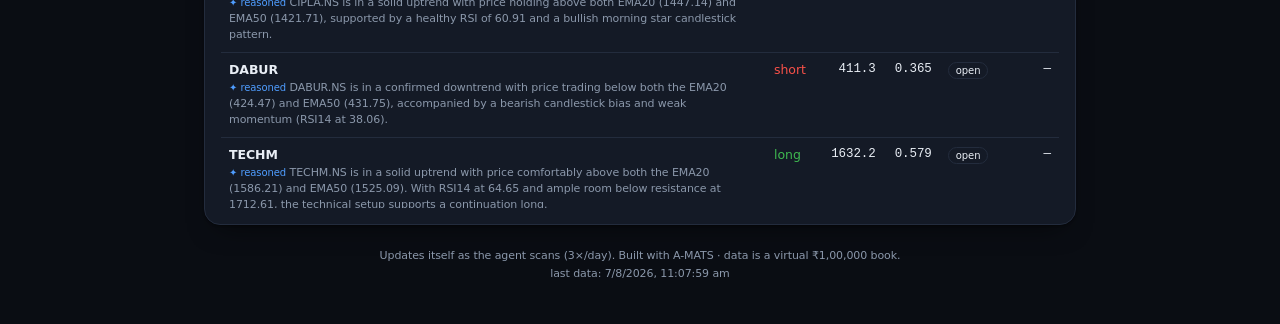
==== commit 947d1339: "Champion/challenger governance: roster gates & auto-promotes strategies Each strategy now holds a st" ====
--- a/docs/index.html
+++ b/docs/index.html
@@ -128,6 +128,15 @@
   .edge .el{font-size:9px;color:var(--muted);text-transform:uppercase;letter-spacing:.03em;margin-top:1px}
   .edge .em{font-size:10px;color:var(--muted);font-family:ui-monospace,monospace;margin-top:1px}
   .issug{font-size:11.5px;color:var(--accent);line-height:1.45}
+  .sroster{border-top:1px solid var(--border);margin-top:12px;padding-top:10px}
+  .rrow{display:flex;align-items:center;gap:9px;padding:5px 0;font-size:12px;flex-wrap:wrap}
+  .rname{font-weight:600;min-width:118px}
+  .rbadge{font-size:9.5px;font-family:ui-monospace,monospace;text-transform:uppercase;letter-spacing:.04em;
+    border-radius:5px;padding:2px 7px;border:1px solid}
+  .rbadge.live{color:var(--green);border-color:rgba(63,185,80,.4);background:rgba(63,185,80,.08)}
+  .rbadge.shadow{color:var(--amber);border-color:rgba(240,136,62,.4);background:rgba(240,136,62,.08)}
+  .rbadge.benched{color:var(--muted);border-color:var(--border)}
+  .rmeta{color:var(--muted);font-family:ui-monospace,monospace;font-size:10.5px}
   .sfactors{border-top:1px solid var(--border);margin-top:12px;padding-top:10px}
   .flink{color:var(--accent);font-size:12px;cursor:pointer;user-select:none}
   .fchips{display:flex;flex-wrap:wrap;gap:6px;margin:8px 0}
@@ -195,6 +204,10 @@
       <p class="inscaveat" id="insCaveat"></p>
       <div class="edgegrid" id="edgegrid"></div>
       <div class="issug" id="insSug"></div>
+    </div>
+    <div class="sroster" id="sroster" hidden>
+      <div class="slabel">Strategy roster <span style="font-size:9px;text-transform:none;letter-spacing:0">(champion / challenger — earns live status out-of-sample)</span></div>
+      <div id="rosterrows"></div>
     </div>
     <div class="sfactors">
       <span class="flink" id="ftoggle"></span>
@@ -413,6 +426,19 @@
     document.getElementById('insSug').textContent=I.suggestion?('↳ '+I.suggestion):'';
   } else si.hidden=true;
 
+  // strategy roster — champion/challenger scoreboard
+  const R=s.strategies||[], sr=document.getElementById('sroster');
+  if(R.length){
+    sr.hidden=false;
+    const edge=v=>v==null?'—':(v>=0?'+':'')+v+'%';
+    document.getElementById('rosterrows').innerHTML=R.map(x=>{
+      const live=x.live_trades? `live ${edge(x.live_avg)}/tr · ${x.live_trades} tr` : 'no live trades yet';
+      return `<div class="rrow"><span class="rname">${esc(x.name)}</span>`
+        +`<span class="rbadge ${x.status}">${esc(x.status)}</span>`
+        +`<span class="rmeta">backtest ${edge(x.backtest_edge)}/tr · ${esc(live)}</span></div>`;
+    }).join('');
+  } else sr.hidden=true;
+
   const ft=document.getElementById('ftoggle'), fb=document.getElementById('fbody'), tracked=F.tracked||[];
   const setTog=()=>ft.textContent=(fb.hidden?'▸':'▾')+` Factors it tracks (${tracked.length}) & what's missing`;
   fb.innerHTML=`<div class="fchips">${tracked.map(f=>`<span class="fchip">${esc(f)}</span>`).join('')}</div><div class="mut" style="font-size:11.5px;line-height:1.45">${esc(F.note||'')}</div>`;
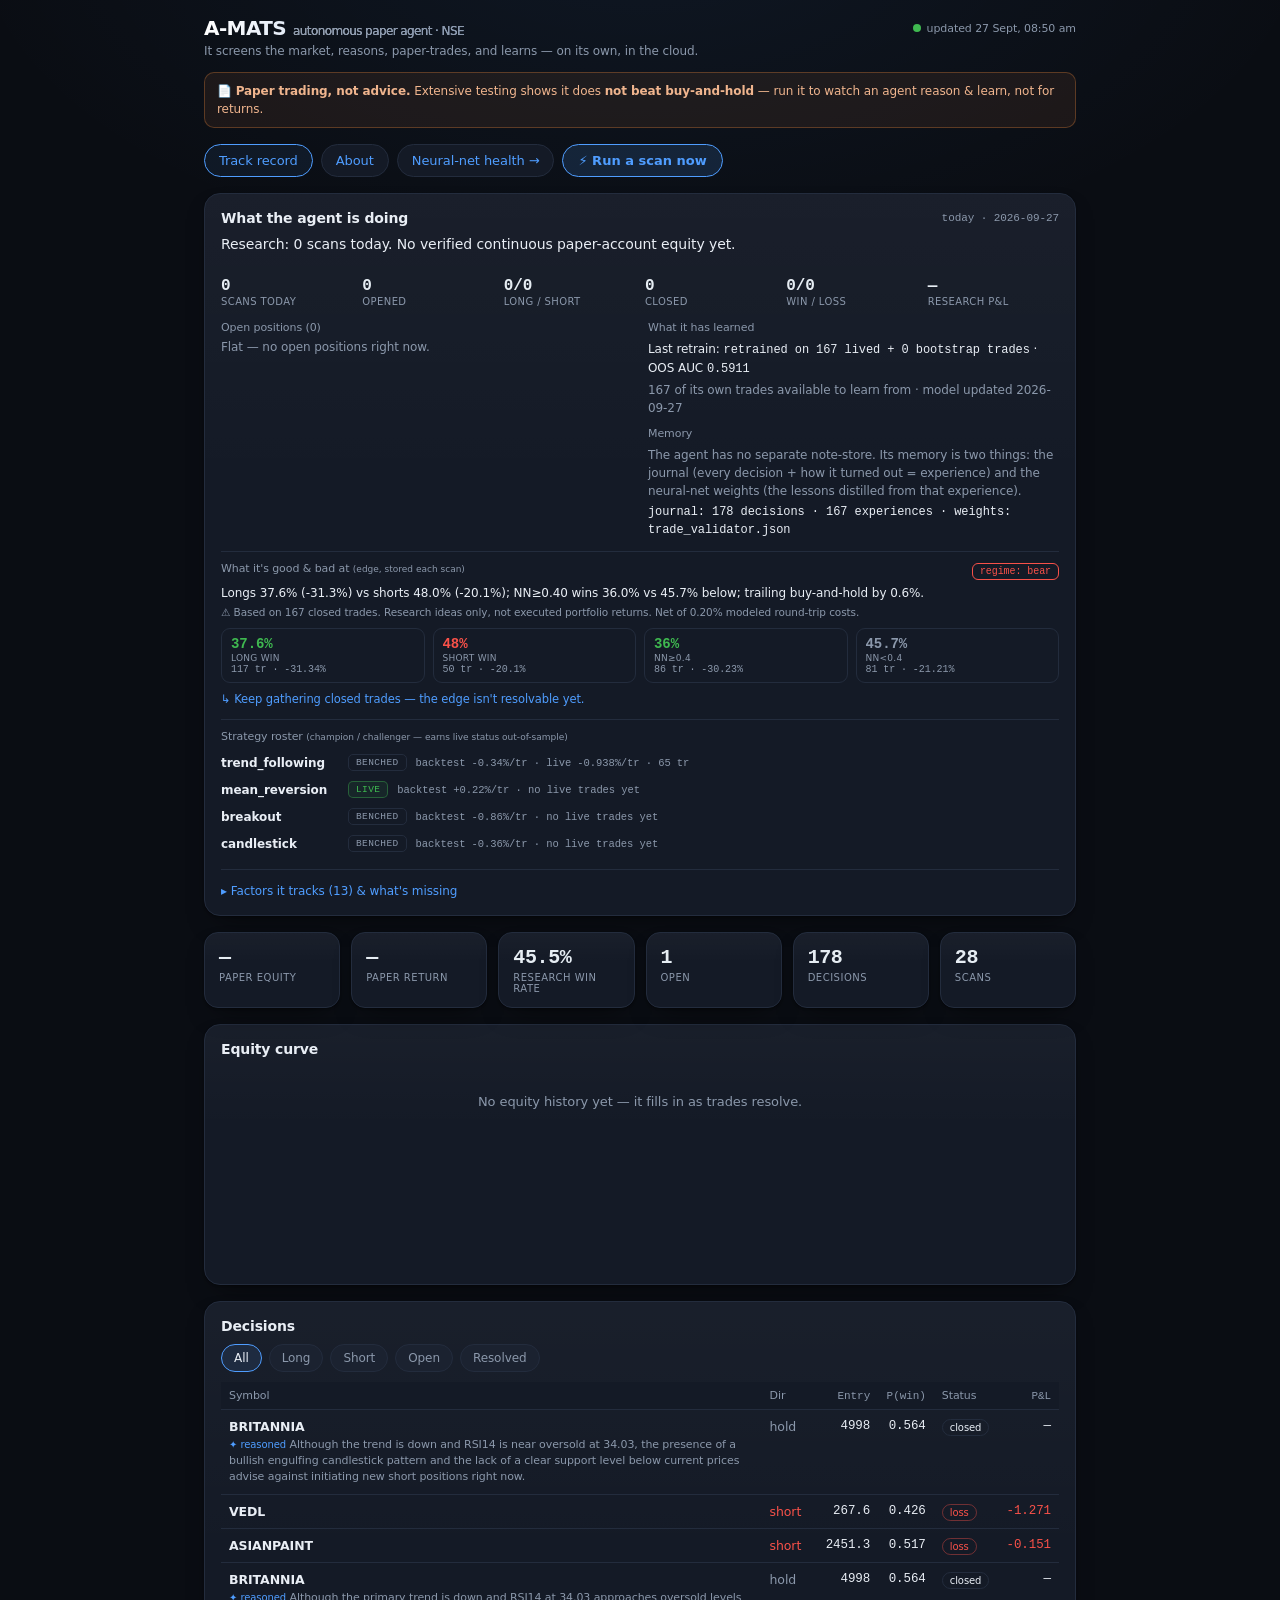
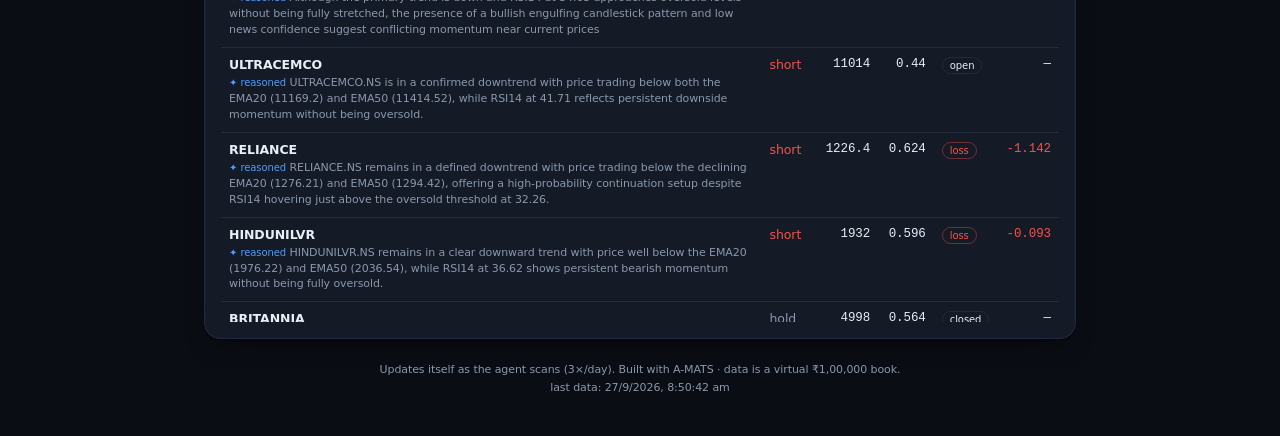
==== commit 2ff2b820: "Added new features for real-time trading and portfolio management, including new collectors for Fyer" ====
--- a/docs/index.html
+++ b/docs/index.html
@@ -268,16 +268,16 @@
 
 <script>
 const C={green:'#3fb950',red:'#f85149',muted:'#8b98ab',accent:'#4f9dff',border:'#232c3d',surface2:'#1a2130',fg:'#e6edf3'};
-const inr=n=>'₹'+Math.round(n).toLocaleString('en-IN');
+const inr=n=>n==null?'—':'₹'+Math.round(n).toLocaleString('en-IN');
 let FILTER='all', DATA=null;
 
 function tiles(s,eq){
-  const last=eq.length?eq[eq.length-1]:{equity:100000,return_percent:0};
-  const ret=last.return_percent||0;
+  const last=eq.length?eq[eq.length-1]:{equity:null,return_percent:null};
+  const ret=last.return_percent;
   const t=[
-    ['Equity',inr(last.equity||100000),C.fg],
-    ['Return',(ret>=0?'+':'')+ret.toFixed(2)+'%',ret>0?C.green:ret<0?C.red:C.fg],
-    ['Win rate',s.win_rate_pct==null?'—':s.win_rate_pct+'%',C.fg],
+    ['Paper equity',last.equity==null?'—':inr(last.equity),C.fg],
+    ['Paper return',ret==null?'—':(ret>=0?'+':'')+ret.toFixed(2)+'%',ret>0?C.green:ret<0?C.red:C.fg],
+    ['Research win rate',s.win_rate_pct==null?'—':s.win_rate_pct+'%',C.fg],
     ['Open',s.open,C.fg],
     ['Decisions',s.decisions,C.fg],
     ['Scans',s.scans,C.fg],
@@ -372,7 +372,7 @@
     ['scans today',t.scans,C.fg],['opened',t.opened,C.fg],
     ['long / short',t.longs+'/'+t.shorts,C.fg],['closed',t.closed,C.fg],
     ['win / loss',t.wins+'/'+t.losses,wl],
-    ['today P&L',t.realized_pnl_pct==null?'—':(t.realized_pnl_pct>=0?'+':'')+t.realized_pnl_pct+'%',pnlCol],
+    ['research P&L',t.realized_pnl_pct==null?'—':(t.realized_pnl_pct>=0?'+':'')+t.realized_pnl_pct+'%',pnlCol],
   ];
   document.getElementById('stoday').innerHTML=cells.map(([l,v,c])=>
     `<div><div class="v mono" style="color:${c}">${v}</div><div class="l">${l}</div></div>`).join('');
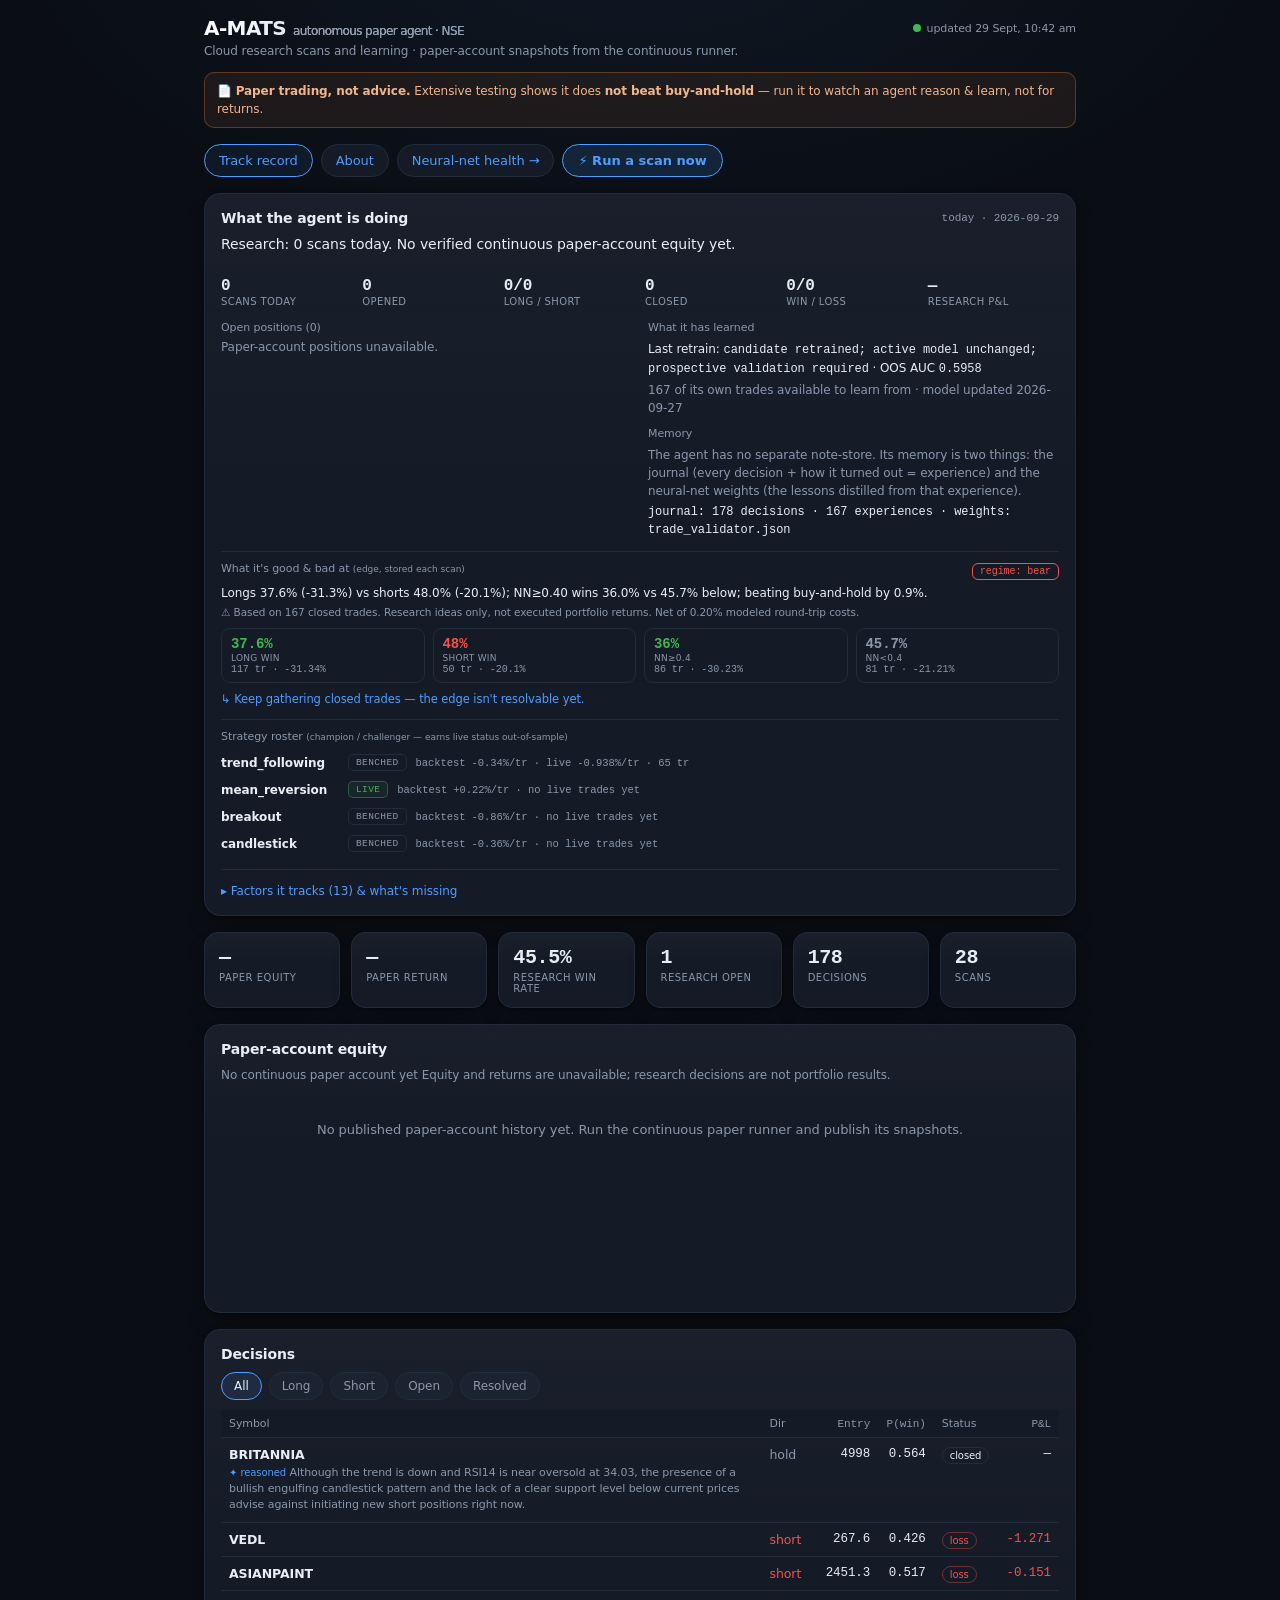
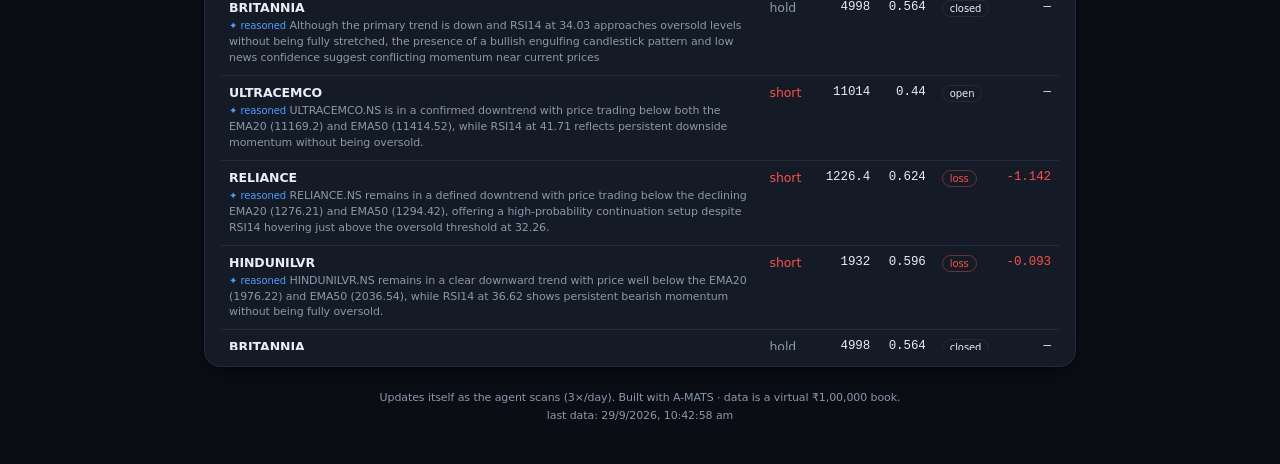
==== commit d6fa08da: "Connect paper snapshots and scan exports to GitHub Pages" ====
--- a/docs/index.html
+++ b/docs/index.html
@@ -150,7 +150,7 @@
     <div class="brand">A-MATS<span>autonomous paper agent · NSE</span></div>
     <div class="live"><span class="dot"></span><span id="updated">connecting…</span></div>
   </header>
-  <div class="sub">It screens the market, reasons, paper-trades, and learns — on its own, in the cloud.</div>
+  <div class="sub">Cloud research scans and learning · paper-account snapshots from the continuous runner.</div>
   <div class="note">📄 <b>Paper trading, not advice.</b> Extensive testing shows it does <b>not beat buy-and-hold</b> — run it to watch an agent reason &amp; learn, not for returns.</div>
 
   <div class="nav">
@@ -218,7 +218,8 @@
   <div class="tiles" id="tiles"></div>
 
   <div class="card">
-    <h2>Equity curve <span class="mono" style="color:var(--muted);font-weight:400" id="eqmeta"></span></h2>
+    <h2>Paper-account equity <span class="mono" style="color:var(--muted);font-weight:400" id="eqmeta"></span></h2>
+    <p class="sub" id="accountStatus"></p>
     <div class="chart" id="chart"></div>
   </div>
 
@@ -272,13 +273,13 @@
 let FILTER='all', DATA=null;
 
 function tiles(s,eq){
-  const last=eq.length?eq[eq.length-1]:{equity:null,return_percent:null};
+  const last=DATA.summary?.paper_account?.portfolio||{equity:null,return_percent:null};
   const ret=last.return_percent;
   const t=[
     ['Paper equity',last.equity==null?'—':inr(last.equity),C.fg],
     ['Paper return',ret==null?'—':(ret>=0?'+':'')+ret.toFixed(2)+'%',ret>0?C.green:ret<0?C.red:C.fg],
     ['Research win rate',s.win_rate_pct==null?'—':s.win_rate_pct+'%',C.fg],
-    ['Open',s.open,C.fg],
+    ['Research open',s.open,C.fg],
     ['Decisions',s.decisions,C.fg],
     ['Scans',s.scans,C.fg],
   ];
@@ -288,7 +289,7 @@
 
 function chart(eq){
   const el=document.getElementById('chart'); el.innerHTML='';
-  if(eq.length<2){el.innerHTML='<div class="empty">No equity history yet — it fills in as trades resolve.</div>';return;}
+  if(eq.length<2){el.innerHTML='<div class="empty">'+(eq.length?'One daily equity snapshot recorded. The chart needs a second day.':'No published paper-account history yet. Run the continuous paper runner and publish its snapshots.')+'</div>';return;}
   const W=el.clientWidth,H=el.clientHeight,P={t:10,r:12,b:18,l:46};
   const pts=eq.map((p,i)=>({i,v:p.equity,b:(typeof p.benchmark==='number'?p.benchmark:null),ts:p.ts}));
   const hasB=pts.some(p=>p.b!==null);
@@ -385,7 +386,7 @@
       <span><span class="${dc}">${esc(x.direction)}</span> <b class="sym">${esc((x.symbol||'').replace('.NS',''))}</b>${x.reasoned?' <span class="llm">✦</span>':''}</span>
       <span class="plan">${x.entry??'—'} → ${x.target??'—'} · stop ${x.stop??'—'}</span></div>
       ${x.thesis?`<div class="th">${esc(x.thesis)}</div>`:''}</div>`;
-  }).join(''):'<div class="mut" style="font-size:12px;color:var(--muted)">Flat — no open positions right now.</div>';
+  }).join(''):'<div class="mut" style="font-size:12px;color:var(--muted)">'+(s.paper_account?.available?'No open positions in the published account snapshot.':'Paper-account positions unavailable.')+'</div>';
 
   const last=L.last, mdl=L.model||{};
   document.getElementById('slearn').innerHTML=(last
@@ -447,6 +448,10 @@
 
 function render(){
   summaryPanel(DATA.summary);
+  const account=DATA.summary?.paper_account||{};
+  document.getElementById('accountStatus').textContent=account.available
+    ? 'Last complete account mark: '+new Date(account.as_of).toLocaleString('en-IN')+' · Published snapshot, not a live feed.'
+    : (account.reason||'No complete paper-account mark available.')+' Equity and returns are unavailable; research decisions are not portfolio results.';
   tiles(DATA.stats,DATA.equity);
   const hasB=(DATA.equity||[]).some(p=>typeof p.benchmark==='number');
   document.getElementById('eqmeta').innerHTML=(DATA.equity.length?`· ${DATA.equity.length} snapshots`:'')
@@ -460,9 +465,11 @@
 async function load(){
   try{
     const r=await fetch('data.json?t='+Date.now(),{cache:'no-store'});
+    if(!r.ok)throw new Error('Dashboard data request failed: HTTP '+r.status);
     DATA=await r.json();render();
-  }catch(e){document.getElementById('updated').textContent='no data yet';
-    document.getElementById('tiles').innerHTML='<div class="empty" style="grid-column:1/-1">Waiting for the first scan to publish data…</div>';}
+  }catch(e){document.getElementById('updated').textContent='dashboard update failed';
+    console.error(e);
+    document.getElementById('tiles').innerHTML='<div class="empty" style="grid-column:1/-1">Could not load the dashboard: '+esc(e.message)+'. Check the Pages deployment.</div>';}
 }
 load();
 setInterval(load,60000);
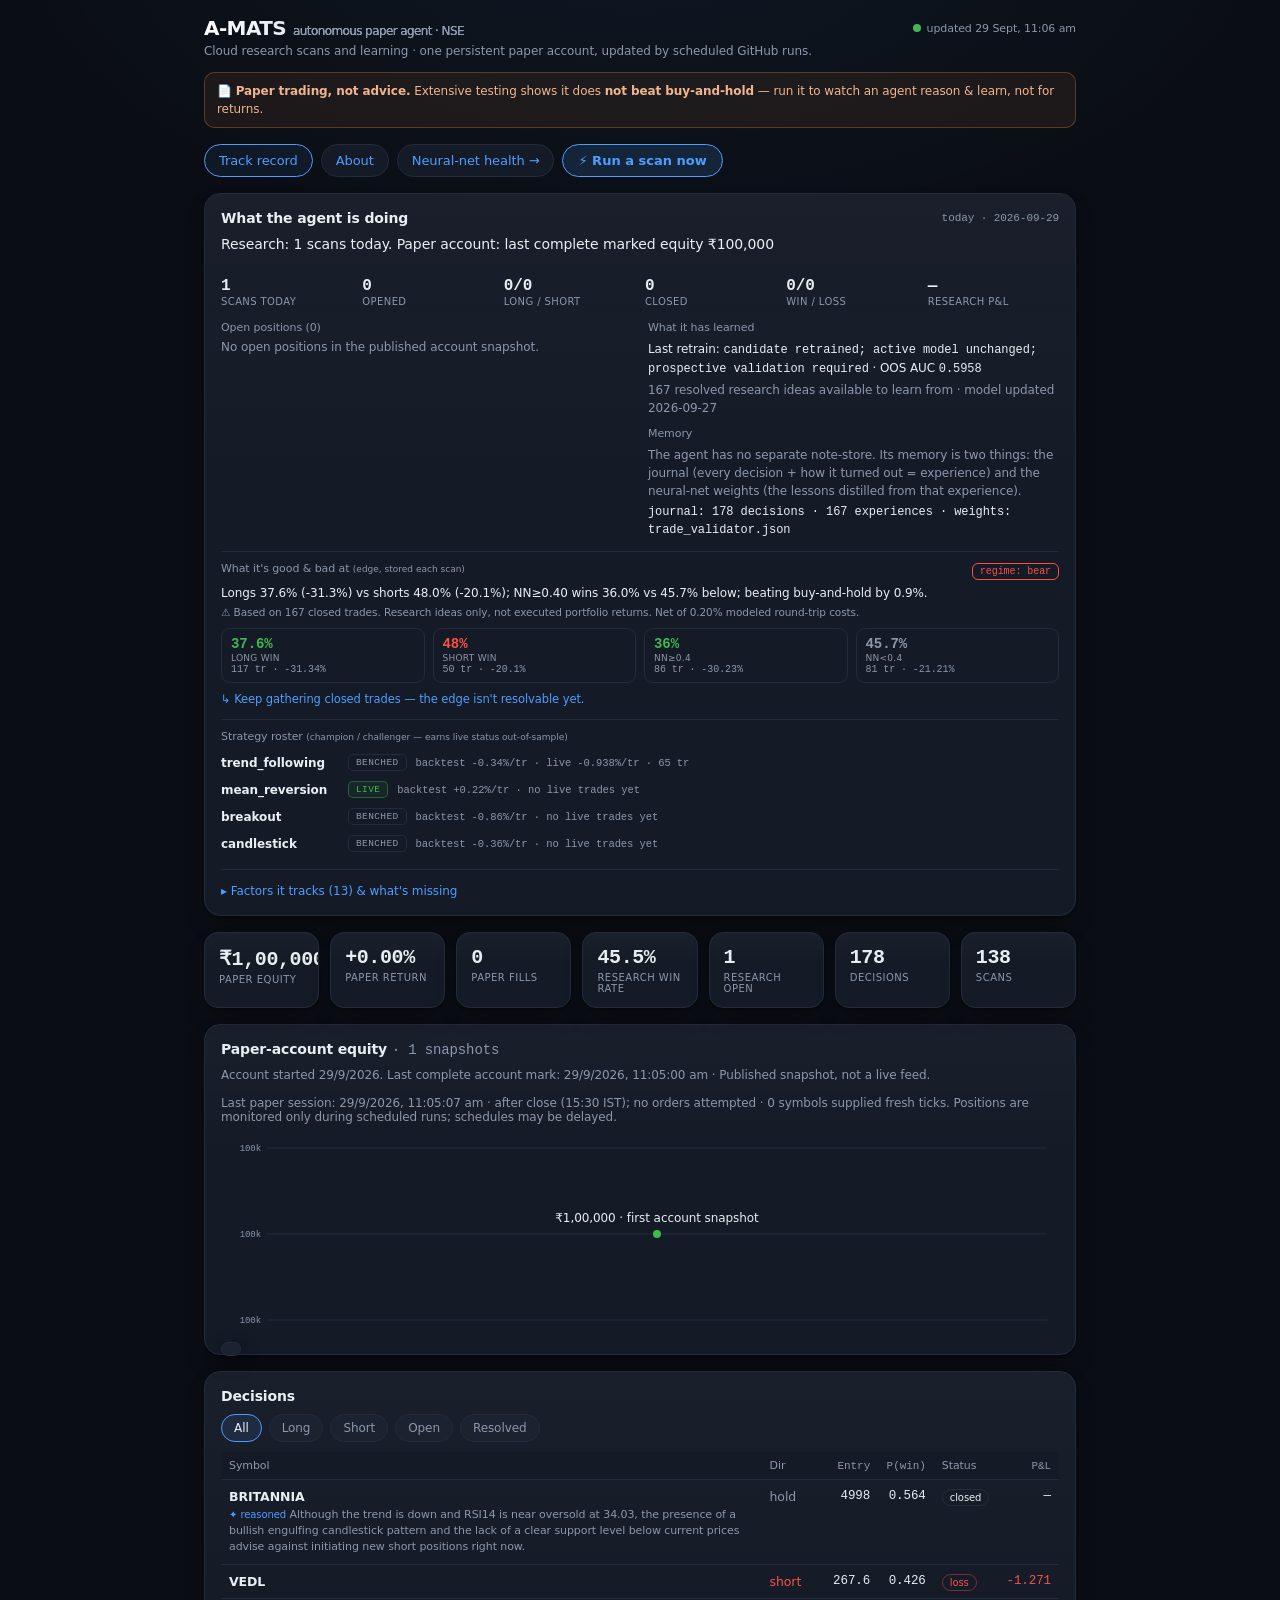
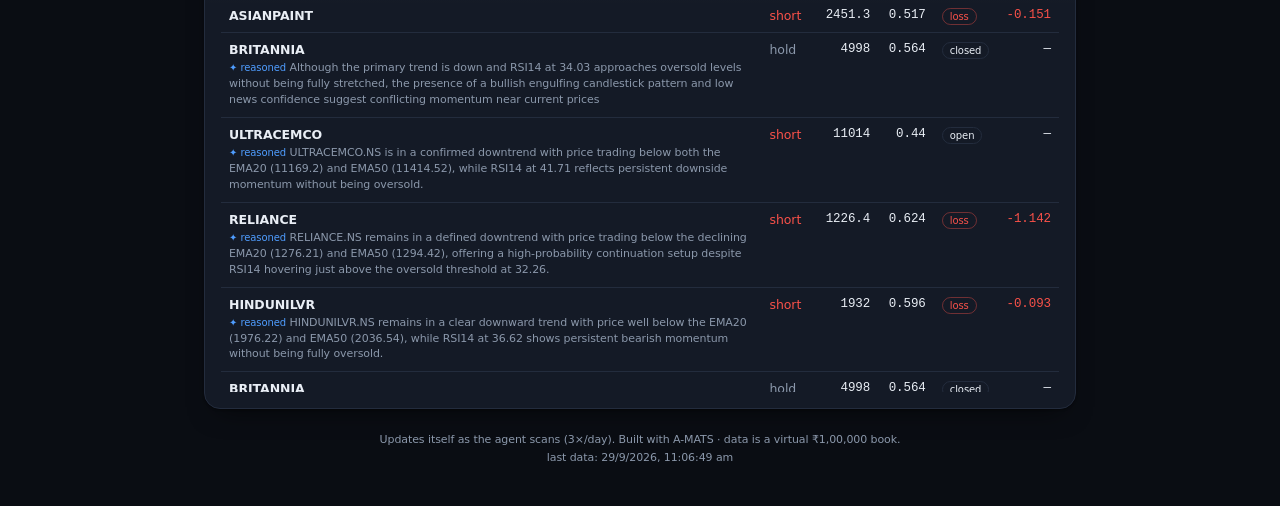
==== commit 651e62a6: "Restore GitHub paper-account execution, persistence and dashboard equity" ====
--- a/docs/index.html
+++ b/docs/index.html
@@ -150,7 +150,7 @@
     <div class="brand">A-MATS<span>autonomous paper agent · NSE</span></div>
     <div class="live"><span class="dot"></span><span id="updated">connecting…</span></div>
   </header>
-  <div class="sub">Cloud research scans and learning · paper-account snapshots from the continuous runner.</div>
+  <div class="sub">Cloud research scans and learning · one persistent paper account, updated by scheduled GitHub runs.</div>
   <div class="note">📄 <b>Paper trading, not advice.</b> Extensive testing shows it does <b>not beat buy-and-hold</b> — run it to watch an agent reason &amp; learn, not for returns.</div>
 
   <div class="nav">
@@ -220,6 +220,7 @@
   <div class="card">
     <h2>Paper-account equity <span class="mono" style="color:var(--muted);font-weight:400" id="eqmeta"></span></h2>
     <p class="sub" id="accountStatus"></p>
+    <p class="sub" id="runnerStatus"></p>
     <div class="chart" id="chart"></div>
   </div>
 
@@ -278,6 +279,7 @@
   const t=[
     ['Paper equity',last.equity==null?'—':inr(last.equity),C.fg],
     ['Paper return',ret==null?'—':(ret>=0?'+':'')+ret.toFixed(2)+'%',ret>0?C.green:ret<0?C.red:C.fg],
+    ['Paper fills',(DATA.summary?.paper_account?.trades||[]).length,C.fg],
     ['Research win rate',s.win_rate_pct==null?'—':s.win_rate_pct+'%',C.fg],
     ['Research open',s.open,C.fg],
     ['Decisions',s.decisions,C.fg],
@@ -289,13 +291,14 @@
 
 function chart(eq){
   const el=document.getElementById('chart'); el.innerHTML='';
-  if(eq.length<2){el.innerHTML='<div class="empty">'+(eq.length?'One daily equity snapshot recorded. The chart needs a second day.':'No published paper-account history yet. Run the continuous paper runner and publish its snapshots.')+'</div>';return;}
+  if(!eq.length){el.innerHTML='<div class="empty">No published paper-account history yet. Check the latest GitHub workflow.</div>';return;}
   const W=el.clientWidth,H=el.clientHeight,P={t:10,r:12,b:18,l:46};
   const pts=eq.map((p,i)=>({i,v:p.equity,b:(typeof p.benchmark==='number'?p.benchmark:null),ts:p.ts}));
   const hasB=pts.some(p=>p.b!==null);
   const vals=pts.flatMap(p=>p.b!==null?[p.v,p.b]:[p.v]);
-  const lo=Math.min(...vals),hi=Math.max(...vals),span=(hi-lo)||1;
-  const x=i=>P.l+(i/(pts.length-1))*(W-P.l-P.r);
+  const pad=Math.max((Math.max(...vals)-Math.min(...vals))*.08,1);
+  const lo=Math.min(...vals)-pad,hi=Math.max(...vals)+pad,span=hi-lo;
+  const x=i=>P.l+(pts.length===1 ? 0.5 : i/(pts.length-1))*(W-P.l-P.r);
   const y=v=>P.t+(hi-v)/span*(H-P.t-P.b);
   const up=pts[pts.length-1].v>=pts[0].v, col=up?C.green:C.red;
   const d=pts.map((p,i)=>(i?'L':'M')+x(i).toFixed(1)+','+y(p.v).toFixed(1)).join(' ');
@@ -309,6 +312,7 @@
     ${grid}<path d="${area}" fill="url(#g)"/>
     ${bd?`<path d="${bd}" fill="none" stroke="${C.muted}" stroke-width="1.25" stroke-dasharray="4 3" opacity="0.85"/>`:''}
     <path d="${d}" fill="none" stroke="${col}" stroke-width="1.8"/>
+    ${pts.length===1?`<circle cx="${x(0)}" cy="${y(pts[0].v)}" r="4" fill="${col}"/><text x="${x(0)}" y="${y(pts[0].v)-12}" text-anchor="middle" fill="${C.fg}" font-size="12">${inr(pts[0].v)} · first account snapshot</text>`:''}
     <g id="cross" style="display:none"><line stroke="${C.muted}" stroke-dasharray="3 3"/><circle r="3.5" fill="${col}" stroke="#131824" stroke-width="1.5"/></g></svg>`;
   const svg=el.querySelector('#svg'),cross=el.querySelector('#cross'),line=cross.querySelector('line'),dotc=cross.querySelector('circle');
   let tt=el.querySelector('.tt'); if(!tt){tt=document.createElement('div');tt.className='tt';el.appendChild(tt);}
@@ -392,7 +396,7 @@
   document.getElementById('slearn').innerHTML=(last
     ? `Last retrain: <span class="mono">${esc(last.note)}</span>${last.oos_auc!=null?` · OOS AUC <span class="mono">${last.oos_auc}</span>`:''}`
     : 'Nothing learned from its own trades yet — it needs closed trades first.')
-    +`<div class="mut" style="margin-top:3px">${L.experience_available||0} of its own trades available to learn from · model ${mdl.available?('updated '+(mdl.updated_at||'').slice(0,10)):'not built'}</div>`;
+    +`<div class="mut" style="margin-top:3px">${L.experience_available||0} resolved research ideas available to learn from · model ${mdl.available?('updated '+(mdl.updated_at||'').slice(0,10)):'not built'}</div>`;
   document.getElementById('smem').innerHTML=
     `<span class="mut">${esc(M.what_it_is||'')}</span>`
     +`<div class="mono" style="margin-top:3px">journal: ${M.journal_decisions_total||0} decisions · ${M.journal_experiences||0} experiences · weights: ${esc(M.model_path||'')}</div>`;
@@ -450,8 +454,15 @@
   summaryPanel(DATA.summary);
   const account=DATA.summary?.paper_account||{};
   document.getElementById('accountStatus').textContent=account.available
-    ? 'Last complete account mark: '+new Date(account.as_of).toLocaleString('en-IN')+' · Published snapshot, not a live feed.'
+    ? (account.funded_at?'Account started '+new Date(account.funded_at).toLocaleDateString('en-IN')+'. ':'')+'Last complete account mark: '+new Date(account.as_of).toLocaleString('en-IN')+' · Published snapshot, not a live feed.'
     : (account.reason||'No complete paper-account mark available.')+' Equity and returns are unavailable; research decisions are not portfolio results.';
+  const runner=account.runner;
+  document.getElementById('runnerStatus').textContent=runner
+    ? 'Last paper session: '+new Date(runner.heartbeat).toLocaleString('en-IN')+' · '+runner.event
+      +' · '+(runner.fresh_symbols_received||[]).length+' symbols supplied fresh ticks.'
+      +(runner.preparation_errors?.length?' History unavailable for '+runner.preparation_errors.length+' symbols.':'')
+      +' Positions are monitored only during scheduled runs; schedules may be delayed.'
+    : 'Account funded with virtual cash. The next scheduled market session will collect fresh prices.';
   tiles(DATA.stats,DATA.equity);
   const hasB=(DATA.equity||[]).some(p=>typeof p.benchmark==='number');
   document.getElementById('eqmeta').innerHTML=(DATA.equity.length?`· ${DATA.equity.length} snapshots`:'')
